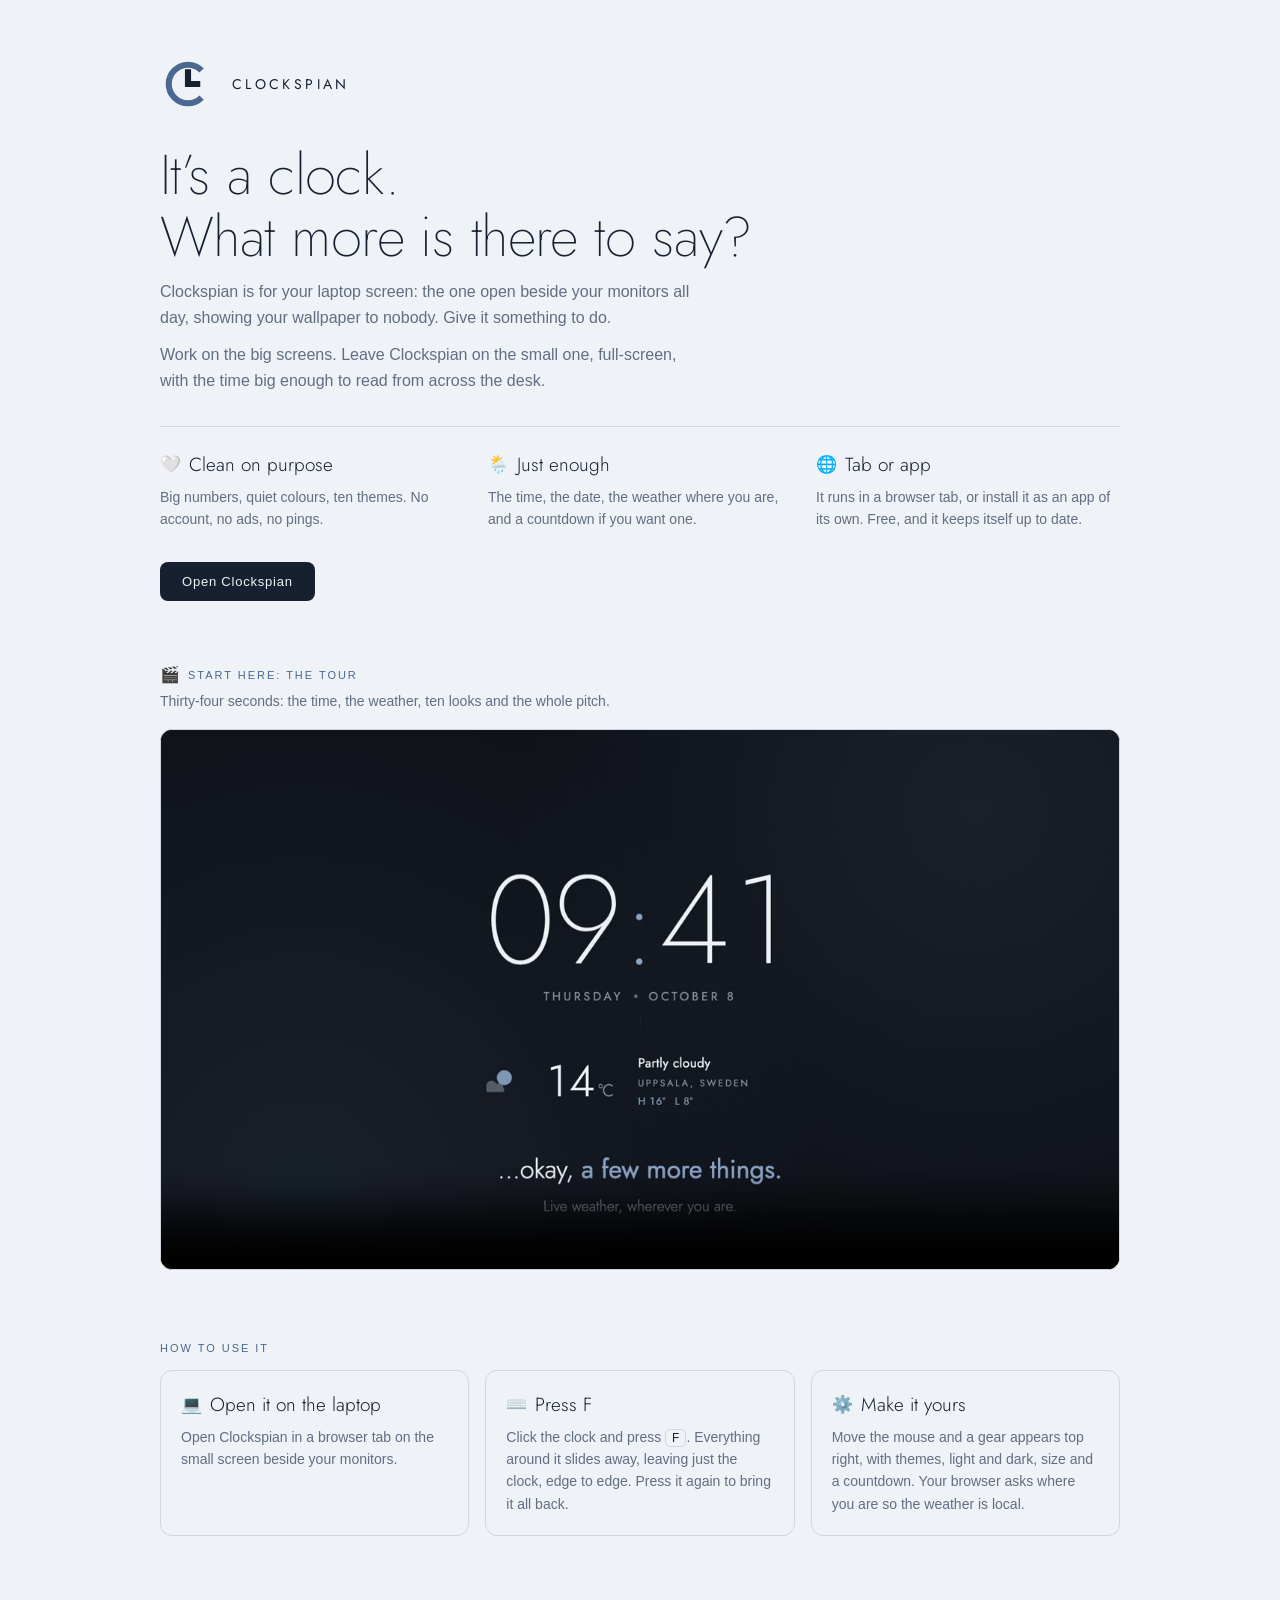
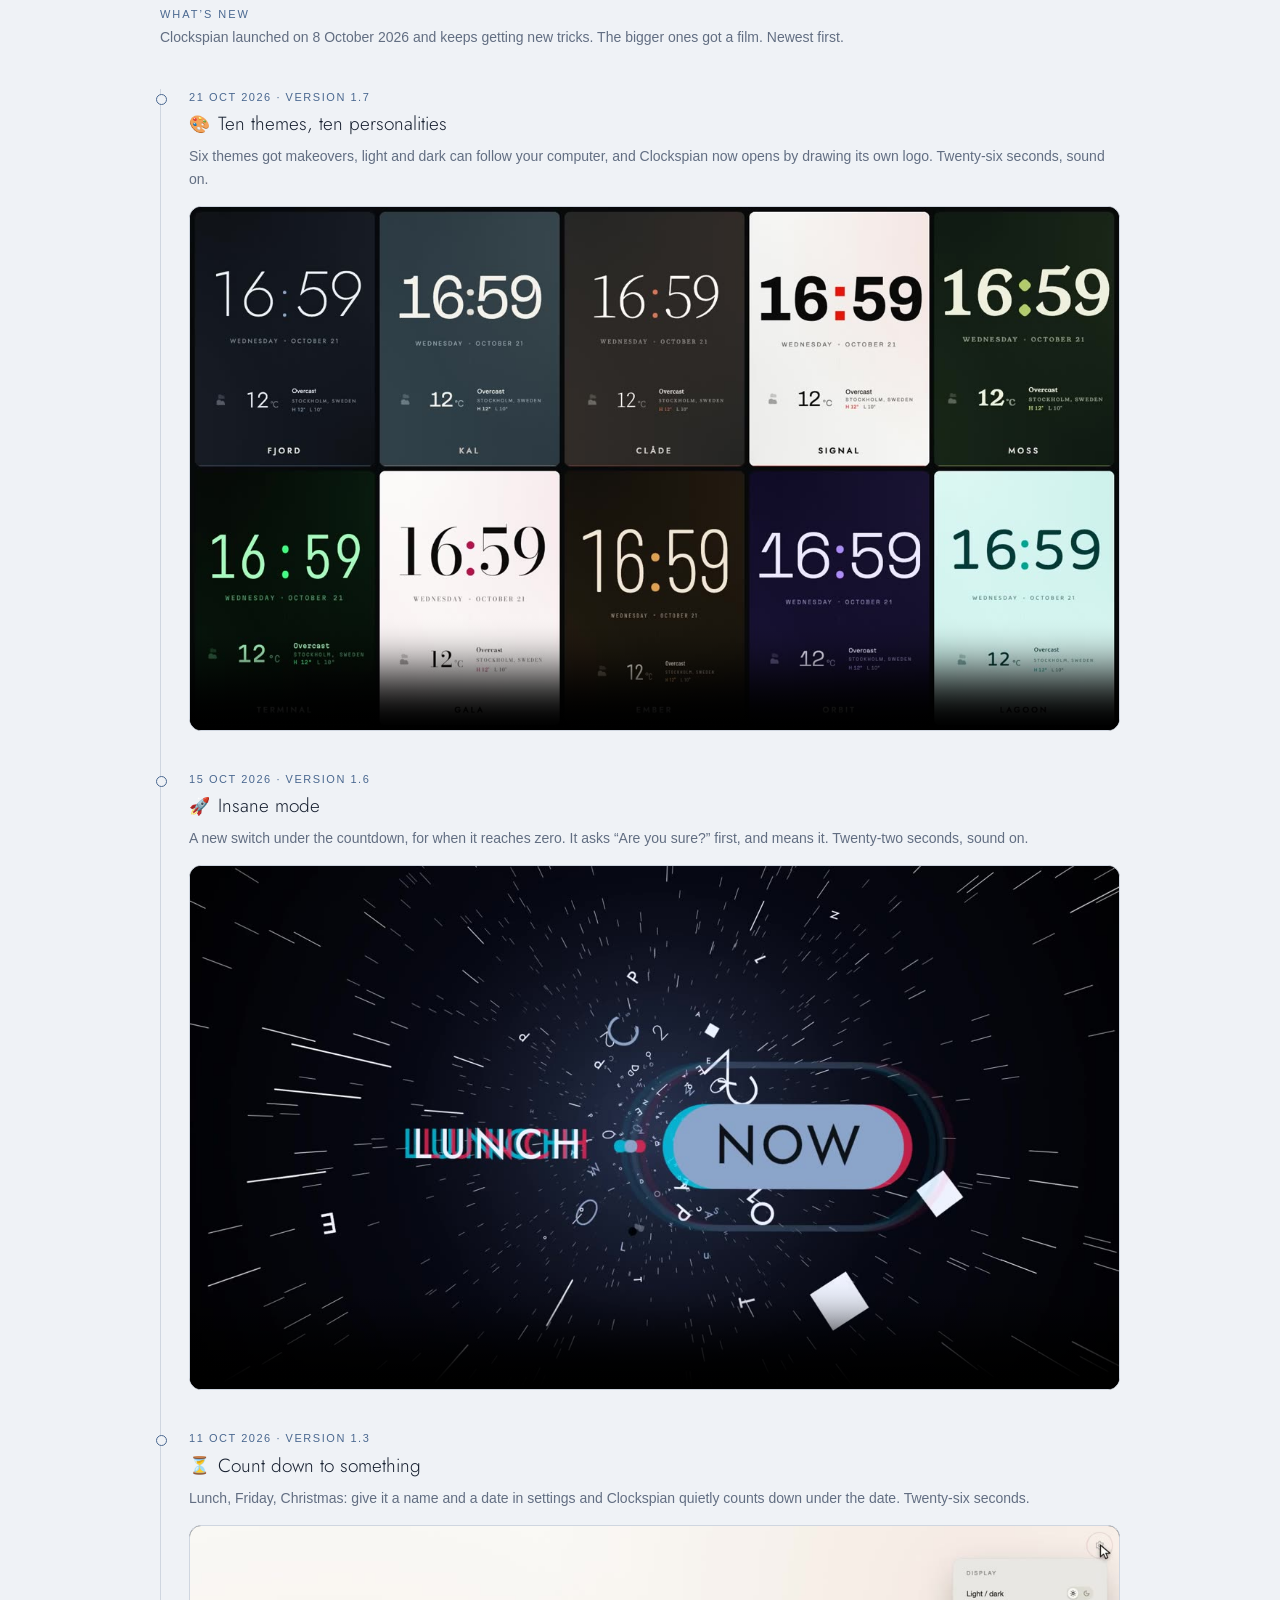
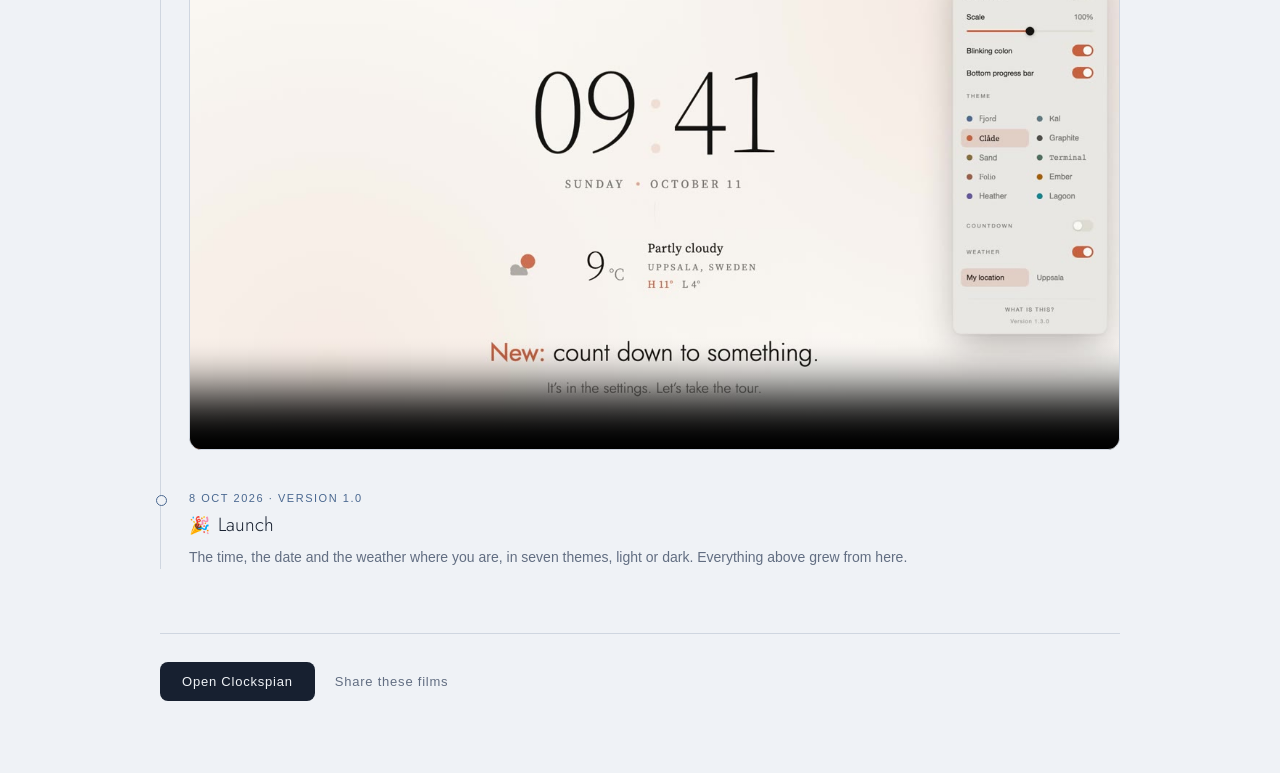
==== watch/index.html @ 2c5773f5 "Teach /watch the F key The films page still said F11 (⌃⌘F on a Mac); full screen is F everywhere now" ====
<!DOCTYPE html>
<html lang="en">
<head>
<meta charset="UTF-8">
<meta name="viewport" content="width=device-width, initial-scale=1">
<title>Clockspian - The films</title>
<meta name="description" content="A calm, full-screen clock for your spare screen. Start with the tour, then see what it has learned since launch.">
<link rel="icon" href="/favicon.svg" type="image/svg+xml">

<!-- Link previews: what iMessage, Slack, Discord and friends show when /watch is pasted.
     Crawlers need absolute URLs. -->
<meta property="og:type" content="video.other">
<meta property="og:site_name" content="Clockspian">
<meta property="og:title" content="Clockspian - It’s a clock. What more is there to say?">
<meta property="og:description" content="A calm, full-screen clock for your spare screen. Start with the tour, then see what it has learned since launch.">
<meta property="og:url" content="https://clockspian.vercel.app/watch/">
<meta property="og:image" content="https://clockspian.vercel.app/media/clockspian.jpg">
<meta property="og:image:width" content="1280">
<meta property="og:image:height" content="720">
<meta property="og:video" content="https://clockspian.vercel.app/media/clockspian.mp4">
<meta property="og:video:type" content="video/mp4">
<meta property="og:video:width" content="1920">
<meta property="og:video:height" content="1080">
<meta name="twitter:card" content="summary_large_image">

<link rel="preconnect" href="https://fonts.googleapis.com">
<link rel="preconnect" href="https://fonts.gstatic.com" crossorigin>
<link rel="stylesheet" href="https://fonts.googleapis.com/css2?family=Jost:wght@200;300;400&display=swap">
<style>
/* Fjord, the default theme, in whichever of light and dark the visitor's system asks for.
   Someone who has set Clockspian up in this browser gets their own theme and light or
   dark instead; the script at the bottom writes it over these.
   Standalone on purpose: the clock's stylesheet sizes everything for a full-screen stage. */
:root{
  color-scheme:light dark;
  --bg:#eff2f6; --line:#cfd6e0; --fg:#172030; --fg-dim:#626e82;
  --accent:#4a6890; --accent-2:#8fa3c0;
  --font-display:'Jost','Helvetica Neue',Arial,sans-serif;
  --font-stack:'Helvetica Neue',Arial,sans-serif;
  --display-weight:200;
}
@media (prefers-color-scheme: dark){
  :root{
    --bg:#0e1218; --line:#232b37; --fg:#eef1f5; --fg-dim:#8791a0;
    --accent:#8aa4c9; --accent-2:#5a6f8a;
  }
}

*{ margin:0; padding:0; box-sizing:border-box; }
body{
  background:var(--bg);
  color:var(--fg);
  font-family:var(--font-stack);
  -webkit-font-smoothing:antialiased;
}
main{
  width:min(960px, 100% - 32px);
  margin:0 auto;
  padding:56px 0 72px;
}

/* the same signature as the bottom of the settings panel */
.brand{
  display:inline-flex;
  align-items:center;
  gap:16px;
  font-family:'Jost','Helvetica Neue',Arial,sans-serif;
  font-size:14px;
  letter-spacing:0.24em;
  text-transform:uppercase;
  color:var(--fg);
  text-decoration:none;
}
.brand svg{ width:56px; height:56px; }
.brand-dial{ stroke:var(--accent); }
.brand-hands{ stroke:var(--fg); }

h1{
  margin:28px 0 12px;
  font-family:var(--font-display);
  font-size:clamp(34px, 6vw, 56px);
  font-weight:var(--display-weight);
  letter-spacing:-0.01em;
  line-height:1.1;
}
.lead{
  max-width:34em;
  font-size:16px;
  line-height:1.6;
  color:var(--fg-dim);
}

.lead + .lead{ margin-top:12px; }
.points{
  display:grid;
  grid-template-columns:repeat(3, 1fr);
  gap:24px;
  margin:32px 0 32px;
  padding-top:24px;
  border-top:1px solid var(--line);
  list-style:none;
}
.points p{
  font-size:14px;
  line-height:1.6;
  color:var(--fg-dim);
}

/* Section labels: small caps in the accent, like the film titles used to be */
section > h2{
  display:flex;
  align-items:center;
  gap:8px;
  margin-bottom:6px;
  font-size:11px;
  font-weight:400;
  letter-spacing:0.18em;
  text-transform:uppercase;
  color:var(--accent);
}
section > h2 span{ font-size:16px; letter-spacing:0; }
.film{ margin-top:64px; }
.film p, .since-lead{
  margin-bottom:16px;
  font-size:14px;
  line-height:1.6;
  color:var(--fg-dim);
}

.how, .since{ margin-top:72px; }
.steps{
  display:grid;
  grid-template-columns:repeat(3, 1fr);
  gap:16px;
  margin-top:16px;
  list-style:none;
}
.steps li{
  padding:20px;
  border:1px solid var(--line);
  border-radius:12px;
}
h3{
  display:flex;
  align-items:center;
  gap:8px;
  margin-bottom:8px;
  font-family:var(--font-display);
  font-size:19px;
  font-weight:300;
}
h3 span{ font-size:17px; }
.steps p{
  font-size:14px;
  line-height:1.6;
  color:var(--fg-dim);
}
kbd{
  padding:1px 6px;
  font-family:inherit;
  font-size:12px;
  color:var(--fg);
  border:1px solid var(--line);
  border-radius:5px;
}

/* The updates, oldest first, hung on a rail with a dot for each release */
.timeline{
  list-style:none;
  margin-top:8px;
  padding-left:28px;
  border-left:1px solid var(--line);
}
.timeline .film{
  position:relative;
  margin-top:40px;
}
.timeline .film::before{
  content:'';
  position:absolute;
  left:-33px;
  top:5px;
  width:9px;
  height:9px;
  background:var(--bg);
  border:1px solid var(--accent);
  border-radius:50%;
}
.timeline .launch p:last-child{ margin-bottom:0; }
.timeline .when{
  margin-bottom:4px;
  font-size:11px;
  letter-spacing:0.14em;
  text-transform:uppercase;
  color:var(--accent);
}
video{
  display:block;
  width:100%;
  height:auto;
  background:#000;
  border:1px solid var(--line);
  border-radius:12px;
}
/* The countdown film has a portrait cut. On a portrait phone that one shows instead;
   preload="none" means the hidden one never downloads. */
.portrait{ display:none; }
@media (orientation:portrait) and (max-width:600px){
  .landscape{ display:none; }
  .portrait{ display:block; max-height:80vh; width:auto; max-width:100%; margin:0 auto; }
}

.actions{
  display:flex;
  flex-wrap:wrap;
  align-items:center;
  gap:12px 20px;
  margin-top:64px;
  padding-top:28px;
  border-top:1px solid var(--line);
}
.open{
  display:inline-block;
  padding:12px 22px;
  font-size:13px;
  letter-spacing:0.06em;
  color:var(--bg);
  background:var(--fg);
  border-radius:8px;
  text-decoration:none;
  transition:opacity 0.2s ease;
}
.open:hover{ opacity:0.85; }
.share{
  padding:0;
  font:inherit;
  font-size:13px;
  letter-spacing:0.06em;
  color:var(--fg-dim);
  background:none;
  border:none;
  cursor:pointer;
}
.share:hover{ color:var(--fg); }
.open:focus-visible,.share:focus-visible,.brand:focus-visible{ outline:1px solid var(--fg-dim); outline-offset:3px; }

@media (max-width:720px){
  .steps, .points{ grid-template-columns:1fr; }
  .points{ gap:16px; }
}
@media (max-width:480px){
  main{ padding-top:36px; }
  .film{ margin-top:44px; }
  .how, .since{ margin-top:56px; }
  .timeline{ padding-left:18px; }
  .timeline .film::before{ left:-23px; }
}
</style>
</head>
<body>
<main>
  <a class="brand" href="/">
    <svg viewBox="0 0 64 64" fill="none" stroke-width="7" aria-hidden="true">
      <path class="brand-dial" d="M47.56 16.44A22 22 0 1 0 47.56 47.56"/>
      <path class="brand-hands" d="M32 15V32H46"/>
    </svg>
    Clockspian
  </a>

  <h1>It’s a clock.<br>What more is there to say?</h1>
  <p class="lead">Clockspian is for your laptop screen: the one open beside your monitors all day, showing your wallpaper to nobody. Give it something to do.</p>
  <p class="lead">Work on the big screens. Leave Clockspian on the small one, full-screen, with the time big enough to read from across the desk.</p>

  <ul class="points">
    <li>
      <h3><span aria-hidden="true">🤍</span>Clean on purpose</h3>
      <p>Big numbers, quiet colours, ten themes. No account, no ads, no pings.</p>
    </li>
    <li>
      <h3><span aria-hidden="true">🌦️</span>Just enough</h3>
      <p>The time, the date, the weather where you are, and a countdown if you want one.</p>
    </li>
    <li>
      <h3><span aria-hidden="true">🌐</span>Tab or app</h3>
      <p>It runs in a browser tab, or install it as an app of its own. Free, and it keeps itself up to date.</p>
    </li>
  </ul>

  <a class="open" href="/">Open Clockspian</a>

  <section class="film" id="tour">
    <h2><span aria-hidden="true">🎬</span>Start here: the tour</h2>
    <p>Thirty-four seconds: the time, the weather, ten looks and the whole pitch.</p>
    <video controls playsinline preload="none" poster="/media/clockspian.jpg" width="1920" height="1080">
      <source src="/media/clockspian.mp4" type="video/mp4">
    </video>
  </section>

  <section class="how">
    <h2>How to use it</h2>
    <ol class="steps">
      <li>
        <h3><span aria-hidden="true">💻</span>Open it on the laptop</h3>
        <p>Open Clockspian in a browser tab on the small screen beside your monitors.</p>
      </li>
      <li>
        <h3><span aria-hidden="true">⌨️</span>Press F</h3>
        <p>Click the clock and press <kbd>F</kbd>. Everything around it slides away, leaving just the clock, edge to edge. Press it again to bring it all back.</p>
      </li>
      <li>
        <h3><span aria-hidden="true">⚙️</span>Make it yours</h3>
        <p>Move the mouse and a gear appears top right, with themes, light and dark, size and a countdown. Your browser asks where you are so the weather is local.</p>
      </li>
    </ol>
  </section>

  <section class="since">
    <h2>What’s new</h2>
    <p class="since-lead">Clockspian launched on 8 October 2026 and keeps getting new tricks. The bigger ones got a film. Newest first.</p>

    <ol class="timeline">
      <li class="film" id="themes">
        <p class="when"><time datetime="2026-10-21">21 Oct 2026</time> · Version 1.7</p>
        <h3><span aria-hidden="true">🎨</span>Ten themes, ten personalities</h3>
        <p>Six themes got makeovers, light and dark can follow your computer, and Clockspian now opens by drawing its own logo. Twenty-six seconds, sound on.</p>
        <video controls playsinline preload="none" poster="/media/clockspian-1.7.jpg" width="1920" height="1080">
          <source src="/media/clockspian-1.7.mp4" type="video/mp4">
        </video>
      </li>

      <li class="film" id="insane">
        <p class="when"><time datetime="2026-10-15">15 Oct 2026</time> · Version 1.6</p>
        <h3><span aria-hidden="true">🚀</span>Insane mode</h3>
        <p>A new switch under the countdown, for when it reaches zero. It asks “Are you sure?” first, and means it. Twenty-two seconds, sound on.</p>
        <video controls playsinline preload="none" poster="/media/insane.jpg" width="1920" height="1080">
          <source src="/media/insane.mp4" type="video/mp4">
        </video>
      </li>

      <li class="film" id="countdown">
        <p class="when"><time datetime="2026-10-11">11 Oct 2026</time> · Version 1.3</p>
        <h3><span aria-hidden="true">⏳</span>Count down to something</h3>
        <p>Lunch, Friday, Christmas: give it a name and a date in settings and Clockspian quietly counts down under the date. Twenty-six seconds.</p>
        <video class="landscape" controls playsinline preload="none" poster="/media/countdown.jpg" width="1920" height="1080">
          <source src="/media/countdown.mp4" type="video/mp4">
        </video>
        <video class="portrait" controls playsinline preload="none" poster="/media/countdown-vertical.jpg" width="1080" height="1920">
          <source src="/media/countdown-vertical.mp4" type="video/mp4">
        </video>
      </li>

      <li class="film launch">
        <p class="when"><time datetime="2026-10-08">8 Oct 2026</time> · Version 1.0</p>
        <h3><span aria-hidden="true">🎉</span>Launch</h3>
        <p>The time, the date and the weather where you are, in seven themes, light or dark. Everything above grew from here.</p>
      </li>
    </ol>
  </section>

  <div class="actions">
    <a class="open" href="/">Open Clockspian</a>
    <button class="share" id="share" type="button">Share these films</button>
  </div>
</main>

<script type="module">
  // Dressed in the visitor's own Clockspian, if this browser has one: the theme's palette
  // in their light or dark, and its typefaces for the headings and text. The signature
  // stays in Jost, as it does in the clock. A first visit, most often a shared link, has
  // nothing saved and keeps Fjord and the system's light or dark.
  import { THEMES } from '/js/themes.js';

  let saved = null;
  try {
    saved = JSON.parse(localStorage.getItem('clockspian.settings'));
  } catch {
    // No storage, or nothing readable in it: Fjord it is.
  }
  const theme = saved && THEMES.find((t) => t.id === saved.theme);
  if (theme) {
    const root = document.documentElement;
    const systemDark = matchMedia('(prefers-color-scheme: dark)');
    const dress = () => {
      const mode = saved.mode === 'light' || saved.mode === 'dark' ? saved.mode : systemDark.matches ? 'dark' : 'light';
      Object.entries(theme.palettes[mode]).forEach(([name, value]) => root.style.setProperty(name, value));
      root.style.colorScheme = mode;
    };
    dress();
    if (saved.mode !== 'light' && saved.mode !== 'dark') systemDark.addEventListener('change', dress);

    if (theme.font.url) {
      const link = document.createElement('link');
      link.rel = 'stylesheet';
      link.href = theme.font.url;
      document.head.appendChild(link);
    }
    root.style.setProperty('--font-display', theme.font.display || theme.font.stack);
    root.style.setProperty('--font-stack', theme.font.stack);
    root.style.setProperty('--display-weight', theme.timeWeight || '200');
  }
</script>

<script>
  // The phone's own share sheet where there is one; otherwise the link goes on the clipboard.
  const share = document.getElementById('share');
  const url = 'https://clockspian.vercel.app/watch/';
  share.addEventListener('click', async () => {
    if (navigator.share) {
      try {
        await navigator.share({ title: 'Clockspian', text: 'It’s a clock. What more is there to say?', url });
      } catch {
        // Dismissing the sheet counts as an error. It isn't one.
      }
      return;
    }
    try {
      await navigator.clipboard.writeText(url);
      share.textContent = 'Link copied';
    } catch {
      share.textContent = url;
    }
    setTimeout(() => { share.textContent = 'Share these films'; }, 2400);
  });
</script>
</body>
</html>
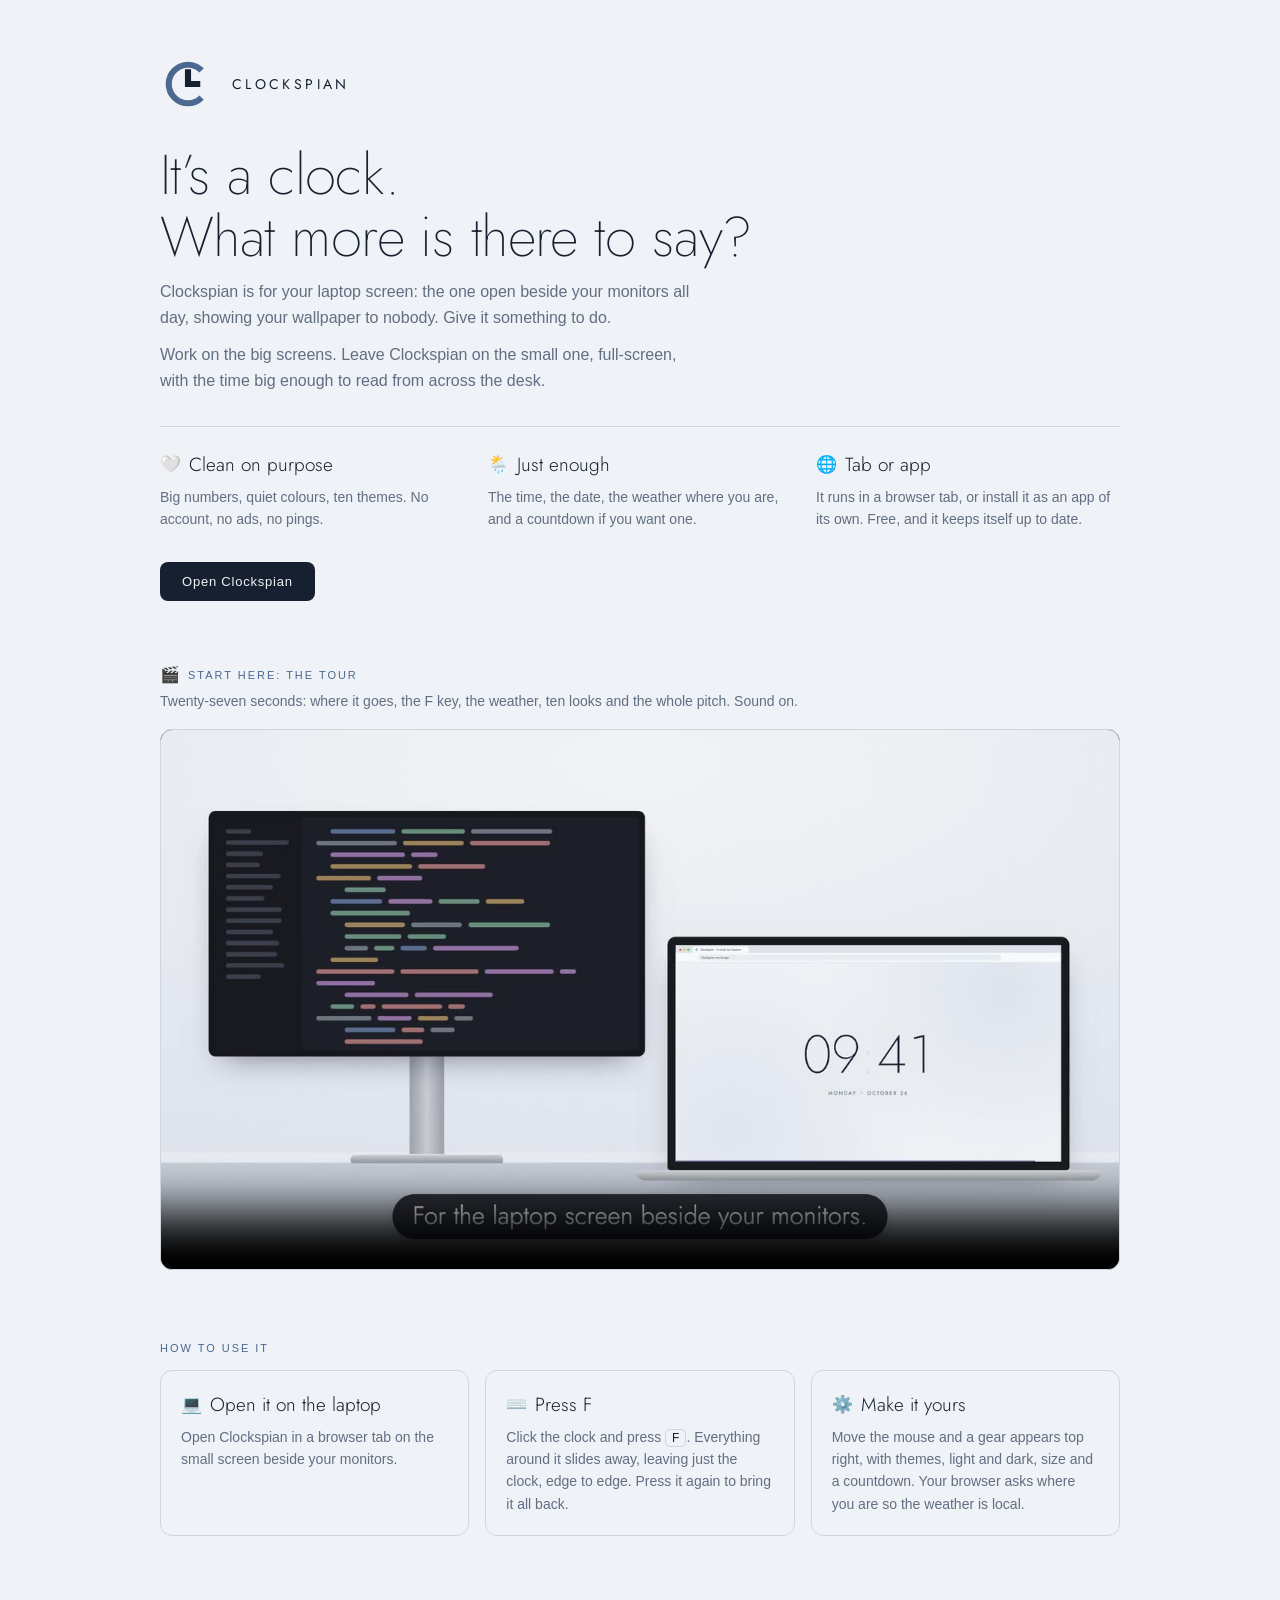
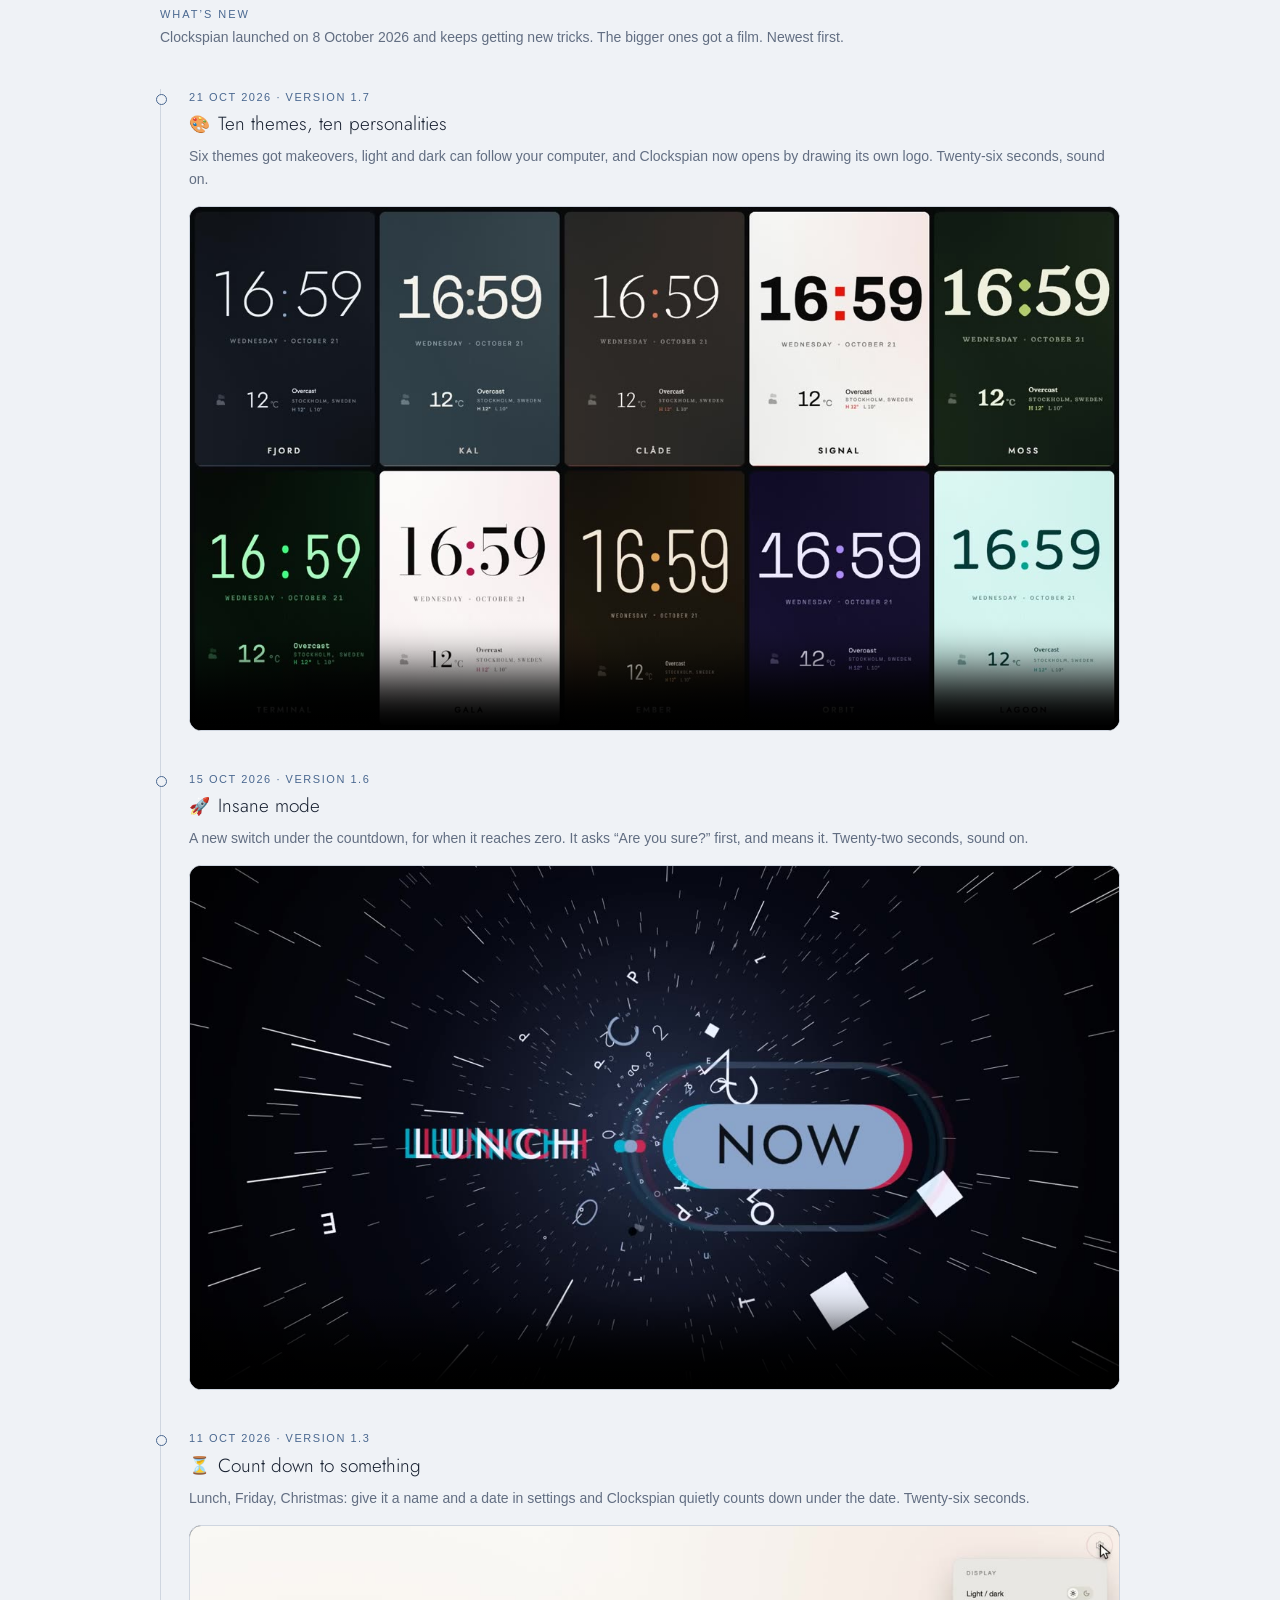
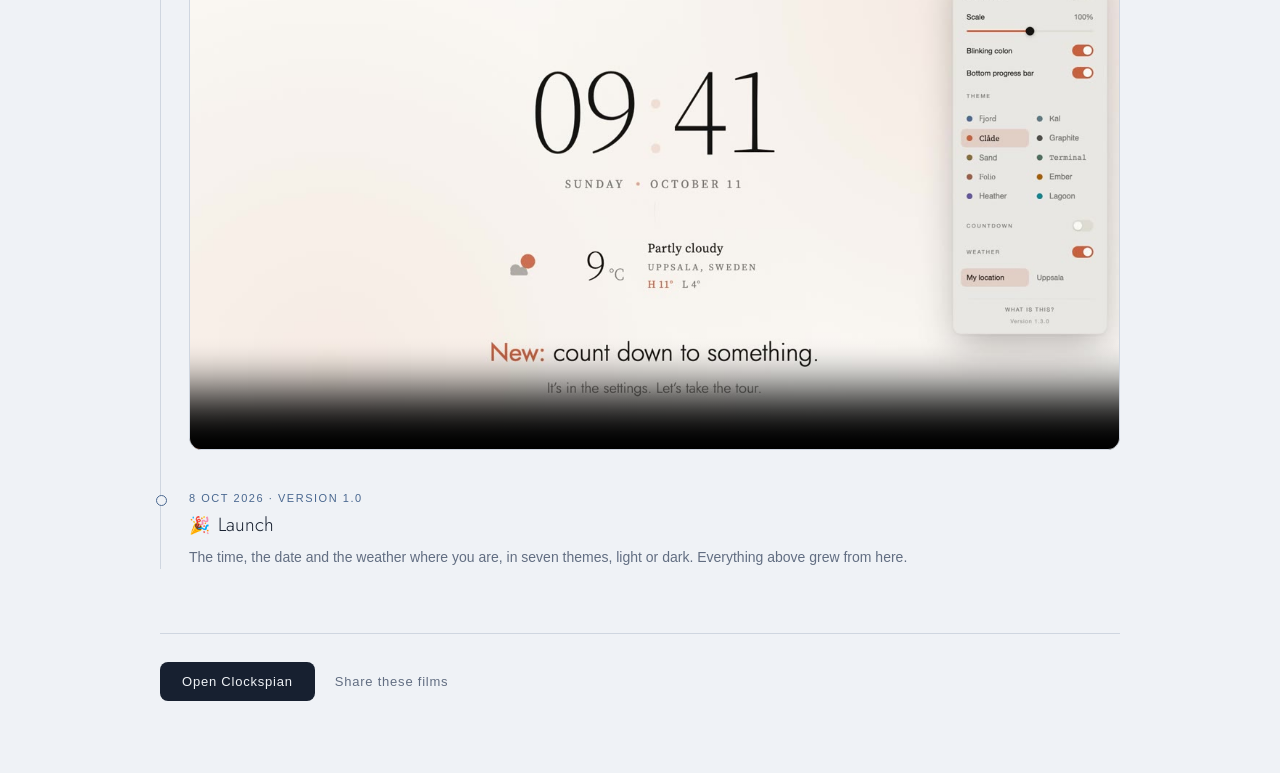
==== commit 51fdf6ba: "Retell the tour for 1.8 The old tour still showed the pre-1.7 themes, and nothing of the opening, th" ====
--- a/watch/index.html
+++ b/watch/index.html
@@ -290,7 +290,7 @@
 
   <section class="film" id="tour">
     <h2><span aria-hidden="true">🎬</span>Start here: the tour</h2>
-    <p>Thirty-four seconds: the time, the weather, ten looks and the whole pitch.</p>
+    <p>Twenty-seven seconds: where it goes, the F key, the weather, ten looks and the whole pitch. Sound on.</p>
     <video controls playsinline preload="none" poster="/media/clockspian.jpg" width="1920" height="1080">
       <source src="/media/clockspian.mp4" type="video/mp4">
     </video>
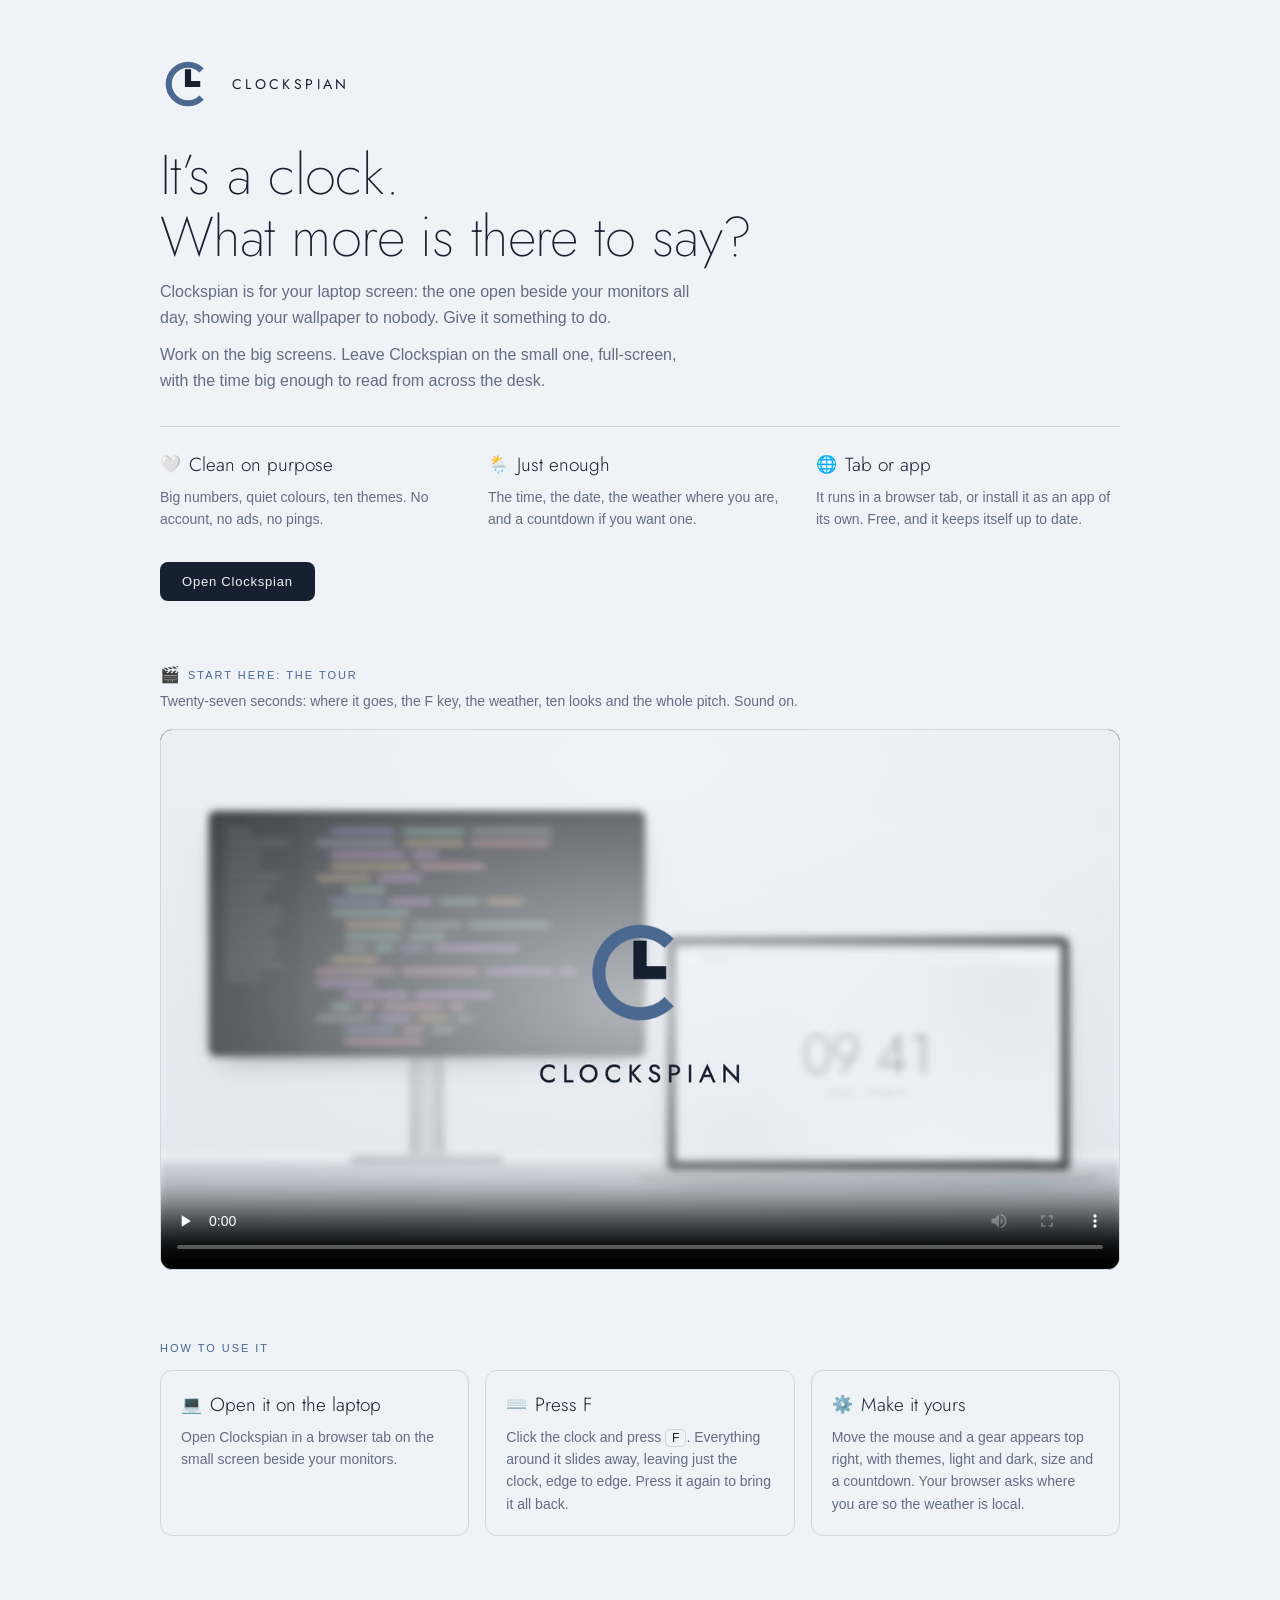
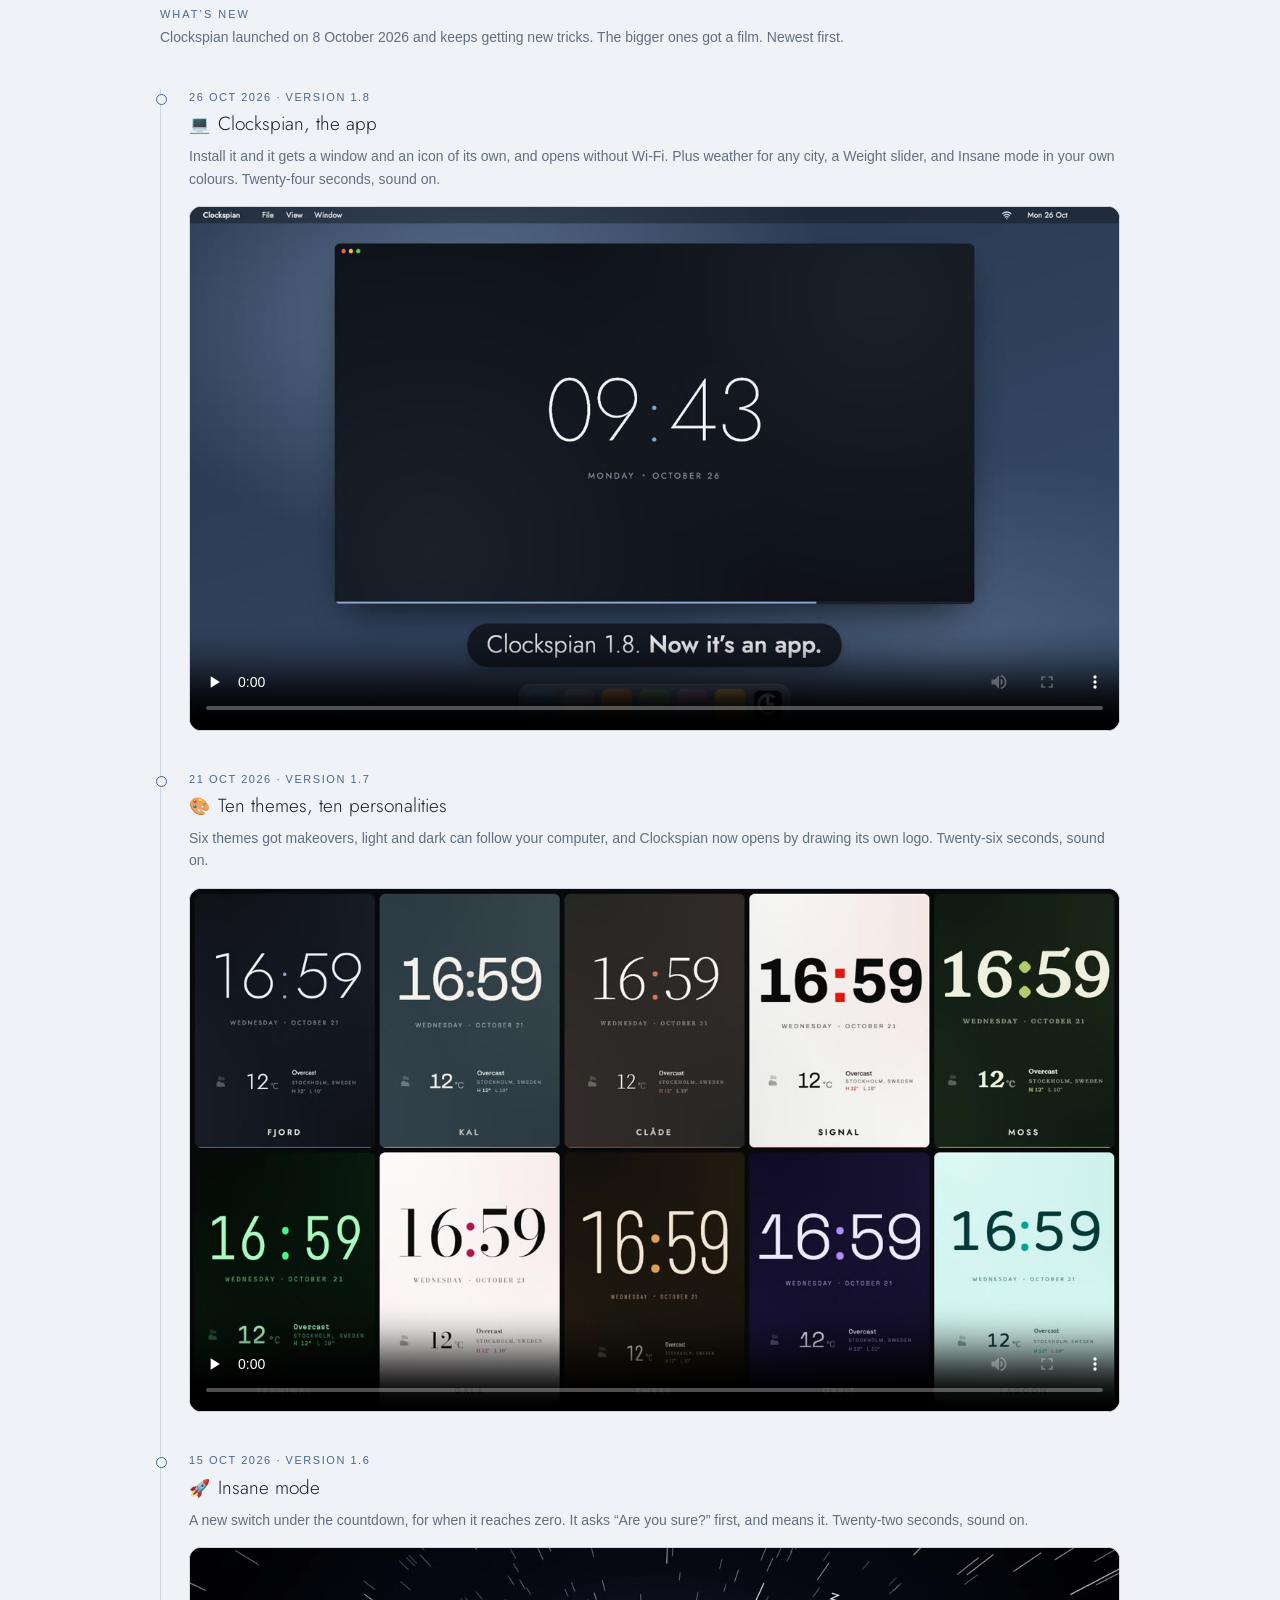
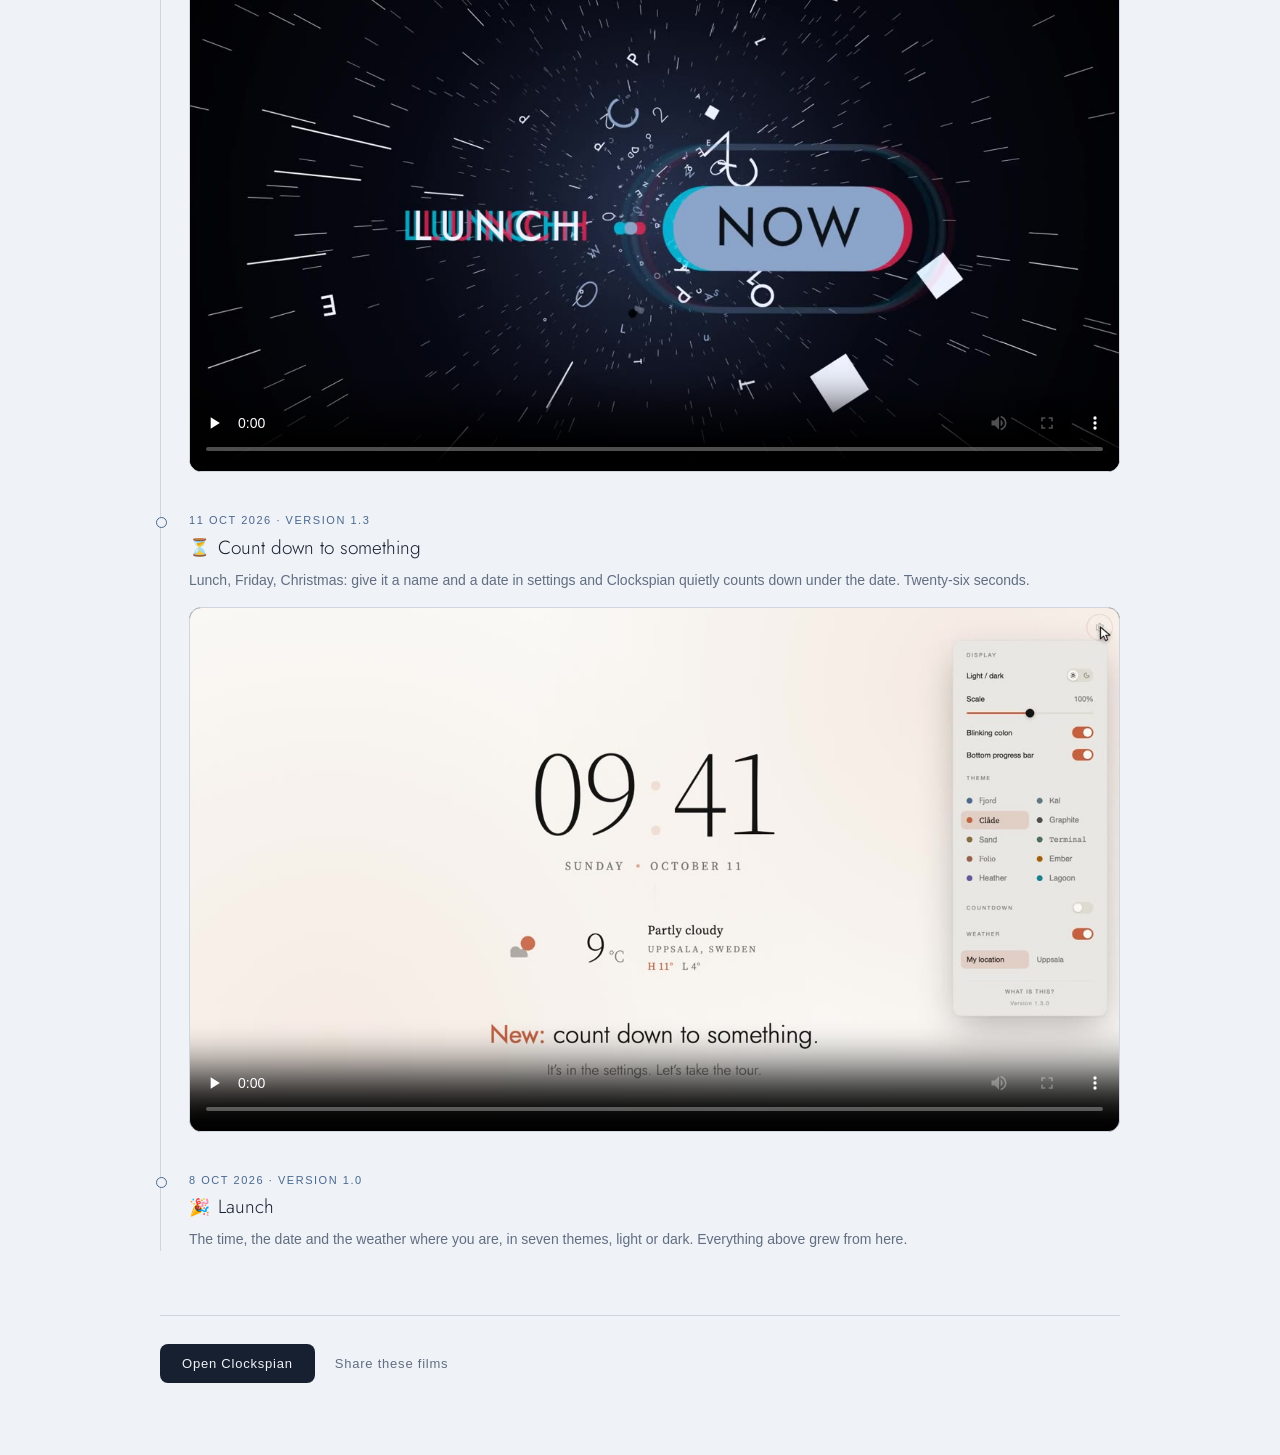
==== commit 82b4105a: "Add the 1.8 film to /watch and to What's new Twenty-four seconds on what 1.8 brought, made like the " ====
--- a/watch/index.html
+++ b/watch/index.html
@@ -319,6 +319,15 @@
     <p class="since-lead">Clockspian launched on 8 October 2026 and keeps getting new tricks. The bigger ones got a film. Newest first.</p>
 
     <ol class="timeline">
+      <li class="film" id="app">
+        <p class="when"><time datetime="2026-10-26">26 Oct 2026</time> · Version 1.8</p>
+        <h3><span aria-hidden="true">💻</span>Clockspian, the app</h3>
+        <p>Install it and it gets a window and an icon of its own, and opens without Wi-Fi. Plus weather for any city, a Weight slider, and Insane mode in your own colours. Twenty-four seconds, sound on.</p>
+        <video controls playsinline preload="none" poster="/media/clockspian-1.8.jpg" width="1920" height="1080">
+          <source src="/media/clockspian-1.8.mp4" type="video/mp4">
+        </video>
+      </li>
+
       <li class="film" id="themes">
         <p class="when"><time datetime="2026-10-21">21 Oct 2026</time> · Version 1.7</p>
         <h3><span aria-hidden="true">🎨</span>Ten themes, ten personalities</h3>
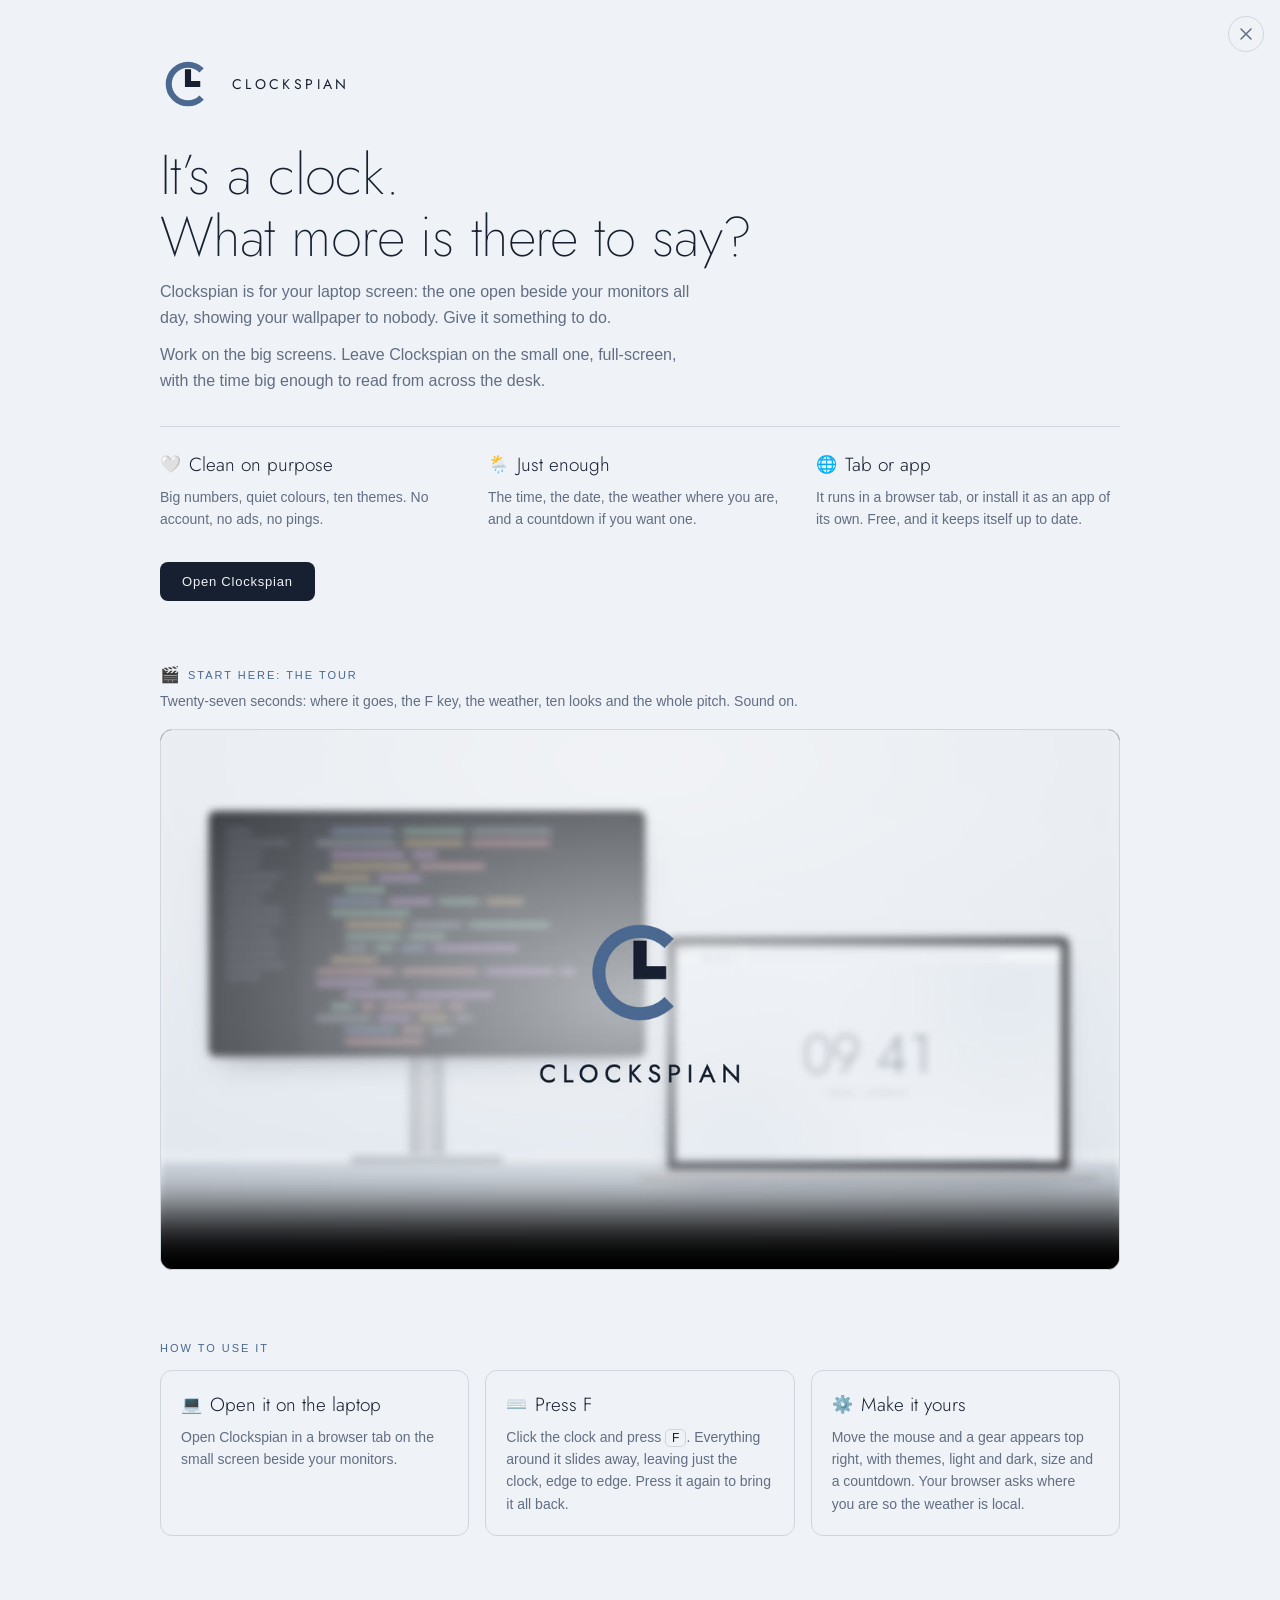
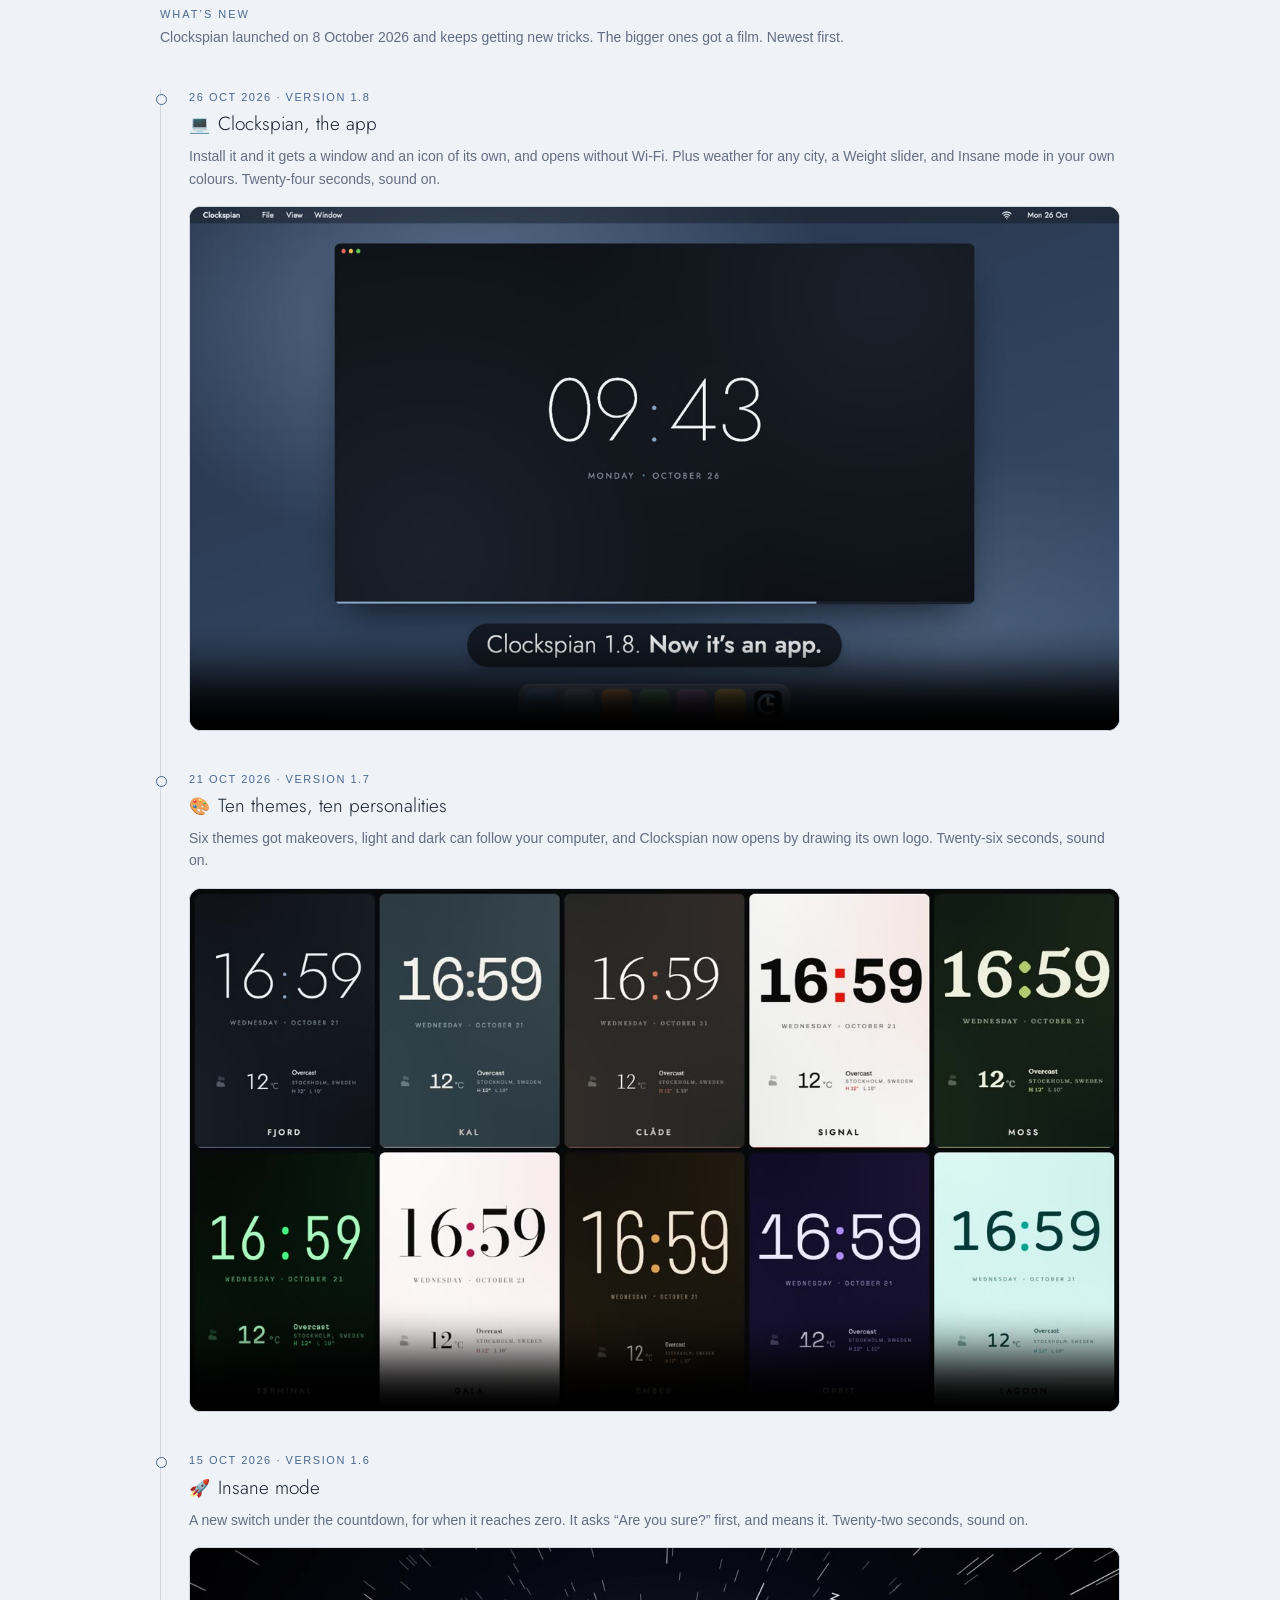
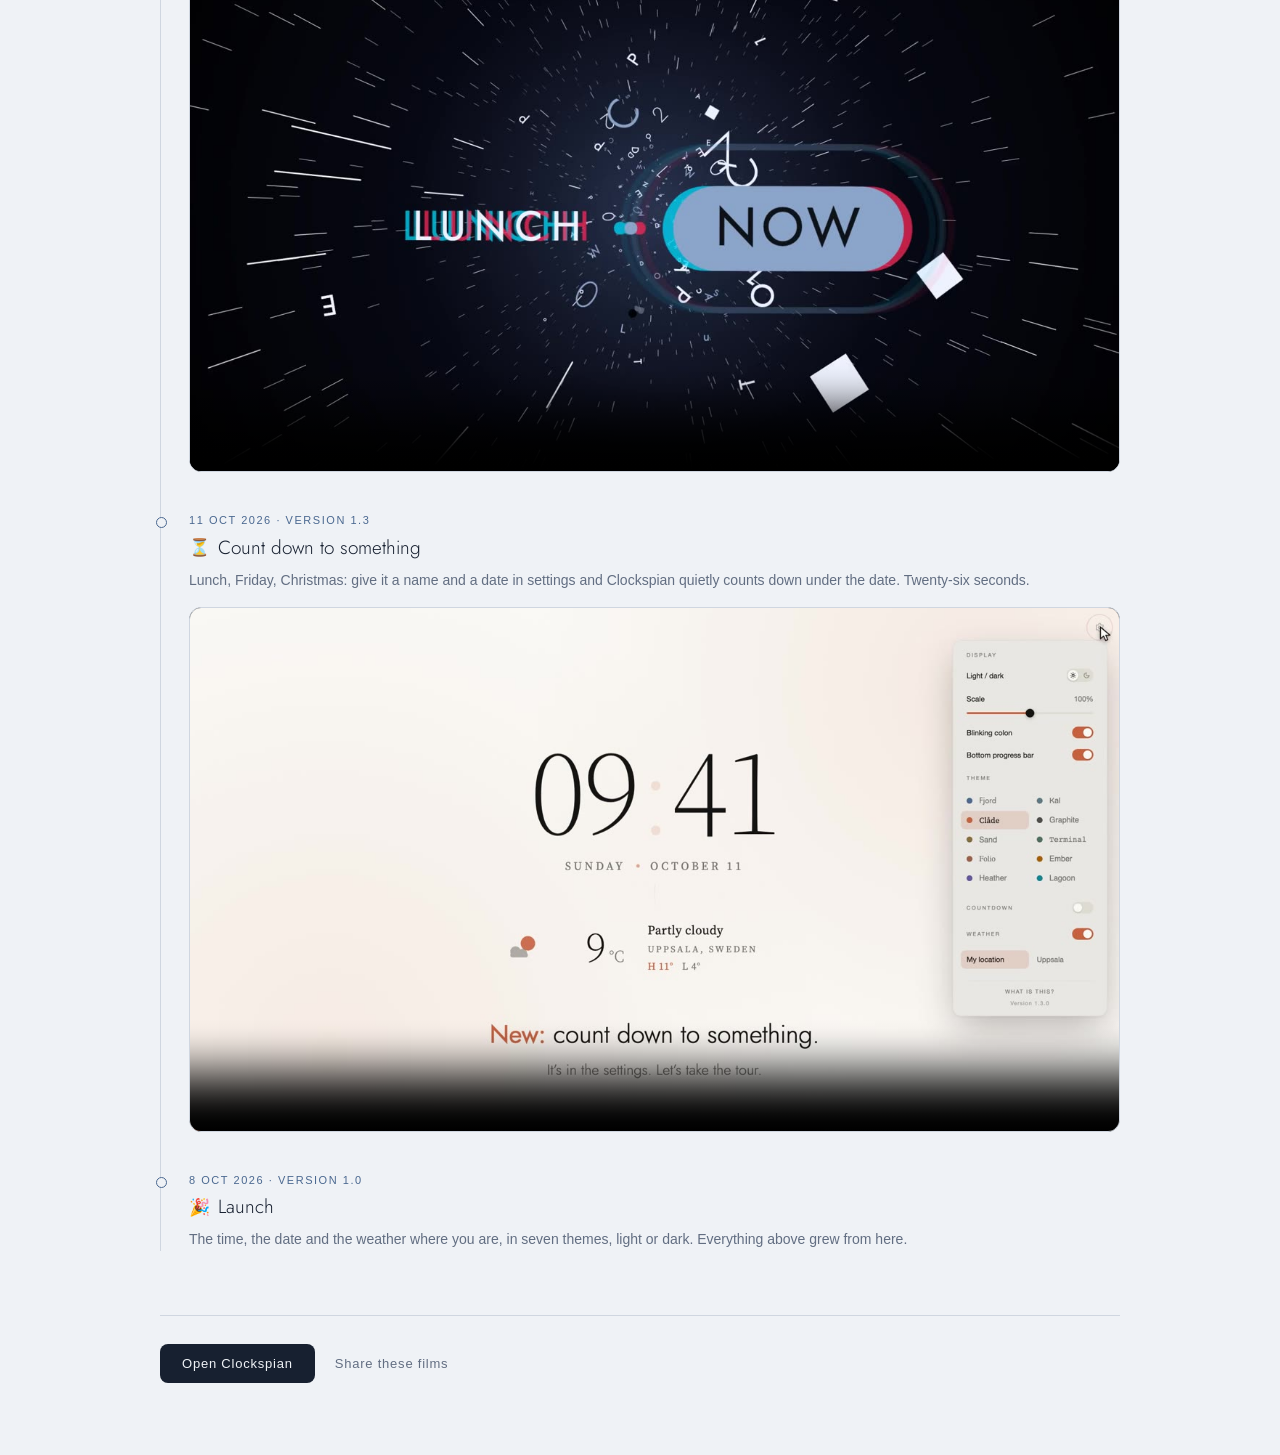
==== commit 85ae30b3: "Give /watch a way back to the clock: × and Esc Co-Authored-By: Claude Opus 5.5 <noreply@anthropic.co" ====
--- a/watch/index.html
+++ b/watch/index.html
@@ -244,6 +244,56 @@
 .share:hover{ color:var(--fg); }
 .open:focus-visible,.share:focus-visible,.brand:focus-visible{ outline:1px solid var(--fg-dim); outline-offset:3px; }
 
+/* The way back to the clock, pinned top right as the page scrolls; see the script below
+   for where it goes. */
+.close{
+  position:fixed;
+  top:16px; right:16px;
+  z-index:2;
+  display:flex;
+  align-items:center;
+  justify-content:center;
+  width:36px; height:36px;
+  padding:0;
+  color:var(--fg-dim);
+  background:color-mix(in srgb, var(--bg) 85%, transparent);
+  border:1px solid var(--line);
+  border-radius:50%;
+  cursor:pointer;
+  -webkit-backdrop-filter:blur(8px);
+  backdrop-filter:blur(8px);
+  transition:color 0.2s ease;
+}
+.close svg{ width:14px; height:14px; }
+.close:hover{ color:var(--fg); }
+.close:focus-visible{ outline:1px solid var(--fg-dim); outline-offset:3px; }
+
+/* Installed with the title bar hidden, as in the clock: the top row drags the window, and
+   the close button moves up into it, clear of the window's own buttons. */
+.titlebar{ display:none; }
+@media (display-mode: window-controls-overlay){
+  .titlebar{
+    display:block;
+    position:fixed;
+    left:env(titlebar-area-x, 0);
+    top:env(titlebar-area-y, 0);
+    width:env(titlebar-area-width, 100%);
+    height:env(titlebar-area-height, 0px);
+    z-index:1;
+    background:var(--bg);
+    app-region:drag;
+    -webkit-app-region:drag;
+  }
+  .close{
+    top:calc((env(titlebar-area-height, 0px) - 28px) / 2);
+    right:calc(100vw - env(titlebar-area-x, 0px) - env(titlebar-area-width, 100vw) + 12px);
+    width:28px; height:28px;
+    app-region:no-drag;
+    -webkit-app-region:no-drag;
+  }
+  main{ padding-top:calc(56px + env(titlebar-area-height, 0px)); }
+}
+
 @media (max-width:720px){
   .steps, .points{ grid-template-columns:1fr; }
   .points{ gap:16px; }
@@ -258,6 +308,12 @@
 </style>
 </head>
 <body>
+<div class="titlebar" aria-hidden="true"></div>
+<button class="close" id="close" type="button" aria-label="Back to the clock" title="Back to the clock">
+  <svg viewBox="0 0 14 14" fill="none" stroke="currentColor" stroke-width="1.5" stroke-linecap="round" aria-hidden="true">
+    <path d="M2 2l10 10M12 2L2 12"/>
+  </svg>
+</button>
 <main>
   <a class="brand" href="/">
     <svg viewBox="0 0 64 64" fill="none" stroke-width="7" aria-hidden="true">
@@ -410,6 +466,26 @@
 </script>
 
 <script>
+  // Back to the clock. The clock opens this page in a tab or window of its own, with no
+  // history to step back through, so that one is closed and the clock is right behind it.
+  // Reached from the clock in the same tab, it steps back, so the clock keeps its state.
+  // Anywhere else — a shared link — it opens the clock here. Esc does the same.
+  const fromClock = document.referrer && new URL(document.referrer).origin === location.origin;
+  function backToClock() {
+    if (fromClock && history.length > 1) {
+      history.back();
+      return;
+    }
+    if (fromClock) window.close();
+    // Still here: the window wasn't ours to close.
+    setTimeout(() => { location.href = '/'; }, 100);
+  }
+  document.getElementById('close').addEventListener('click', backToClock);
+  addEventListener('keydown', (event) => {
+    // not the Esc that takes a film out of full screen
+    if (event.key === 'Escape' && !event.defaultPrevented && !document.fullscreenElement) backToClock();
+  });
+
   // The phone's own share sheet where there is one; otherwise the link goes on the clipboard.
   const share = document.getElementById('share');
   const url = 'https://clockspian.vercel.app/watch/';
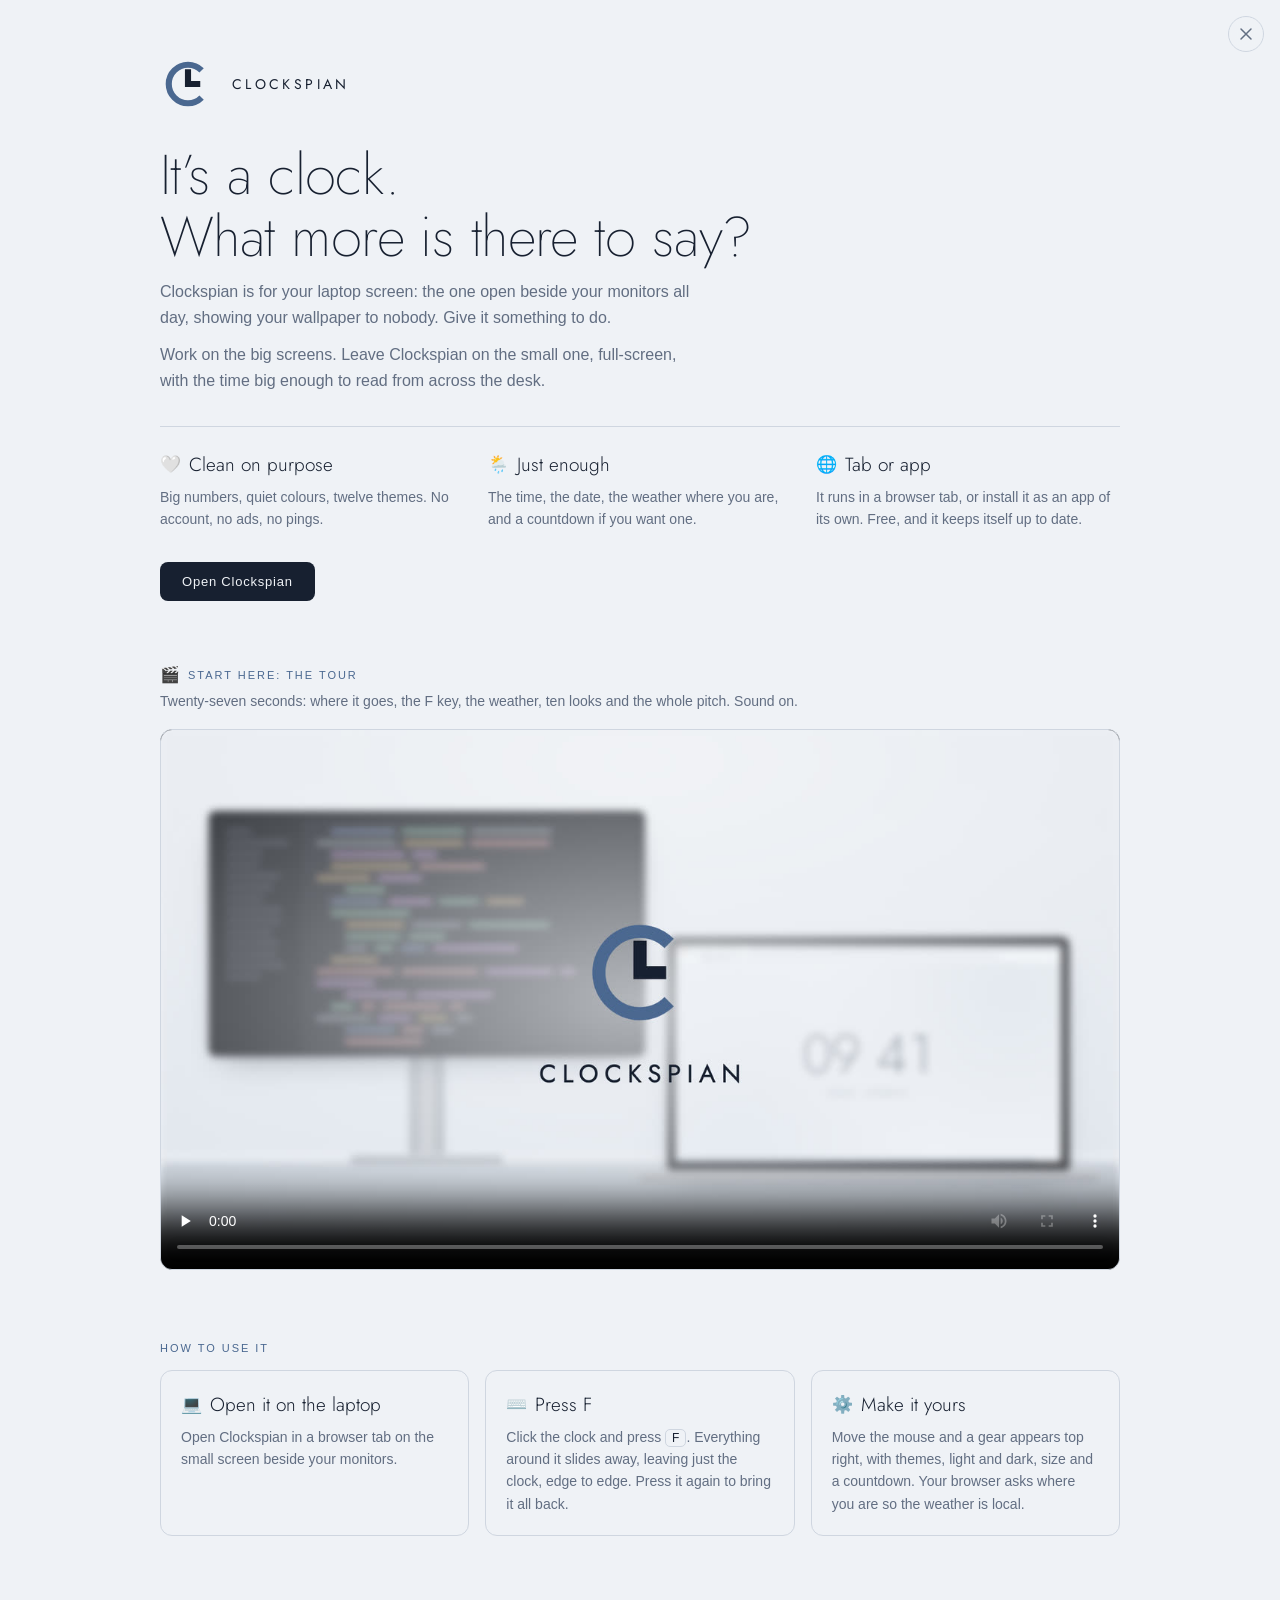
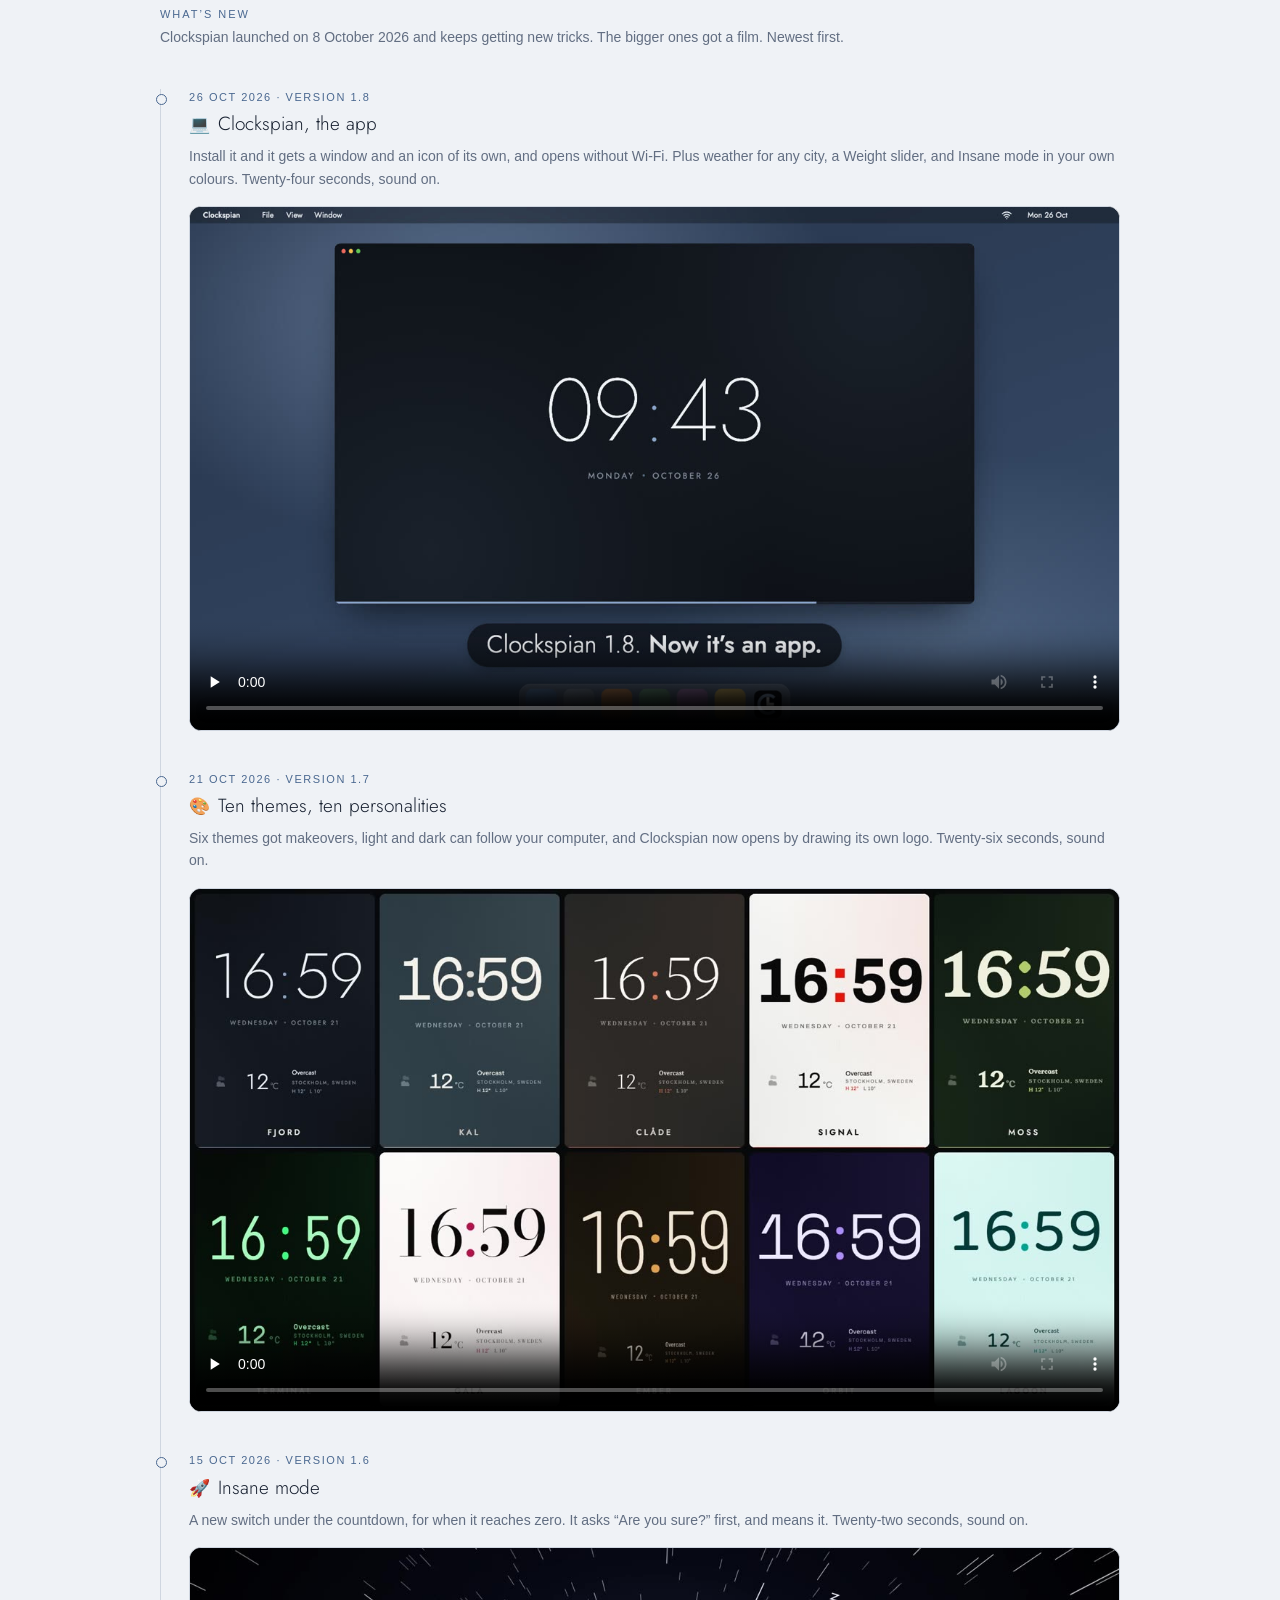
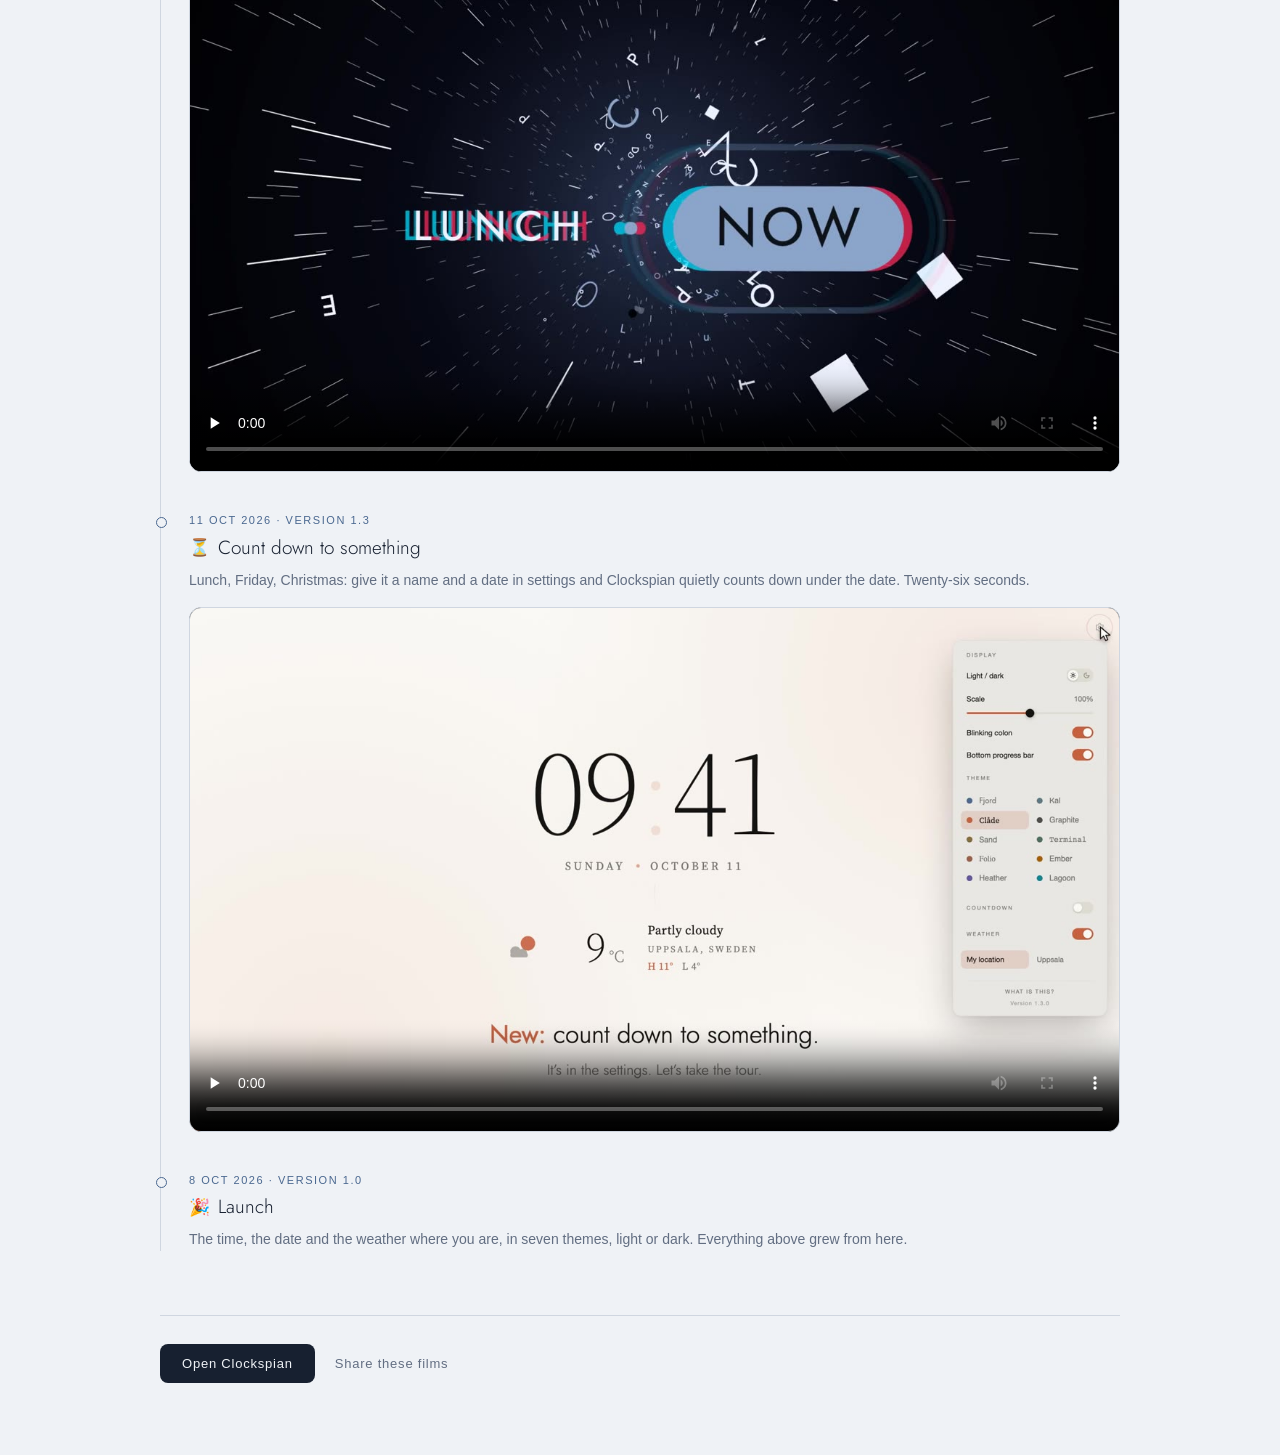
==== commit 354d3d09: "Release 1.8.1 Co-Authored-By: Claude Opus 5.5 <noreply@anthropic.com>" ====
--- a/watch/index.html
+++ b/watch/index.html
@@ -330,7 +330,7 @@
   <ul class="points">
     <li>
       <h3><span aria-hidden="true">🤍</span>Clean on purpose</h3>
-      <p>Big numbers, quiet colours, ten themes. No account, no ads, no pings.</p>
+      <p>Big numbers, quiet colours, twelve themes. No account, no ads, no pings.</p>
     </li>
     <li>
       <h3><span aria-hidden="true">🌦️</span>Just enough</h3>
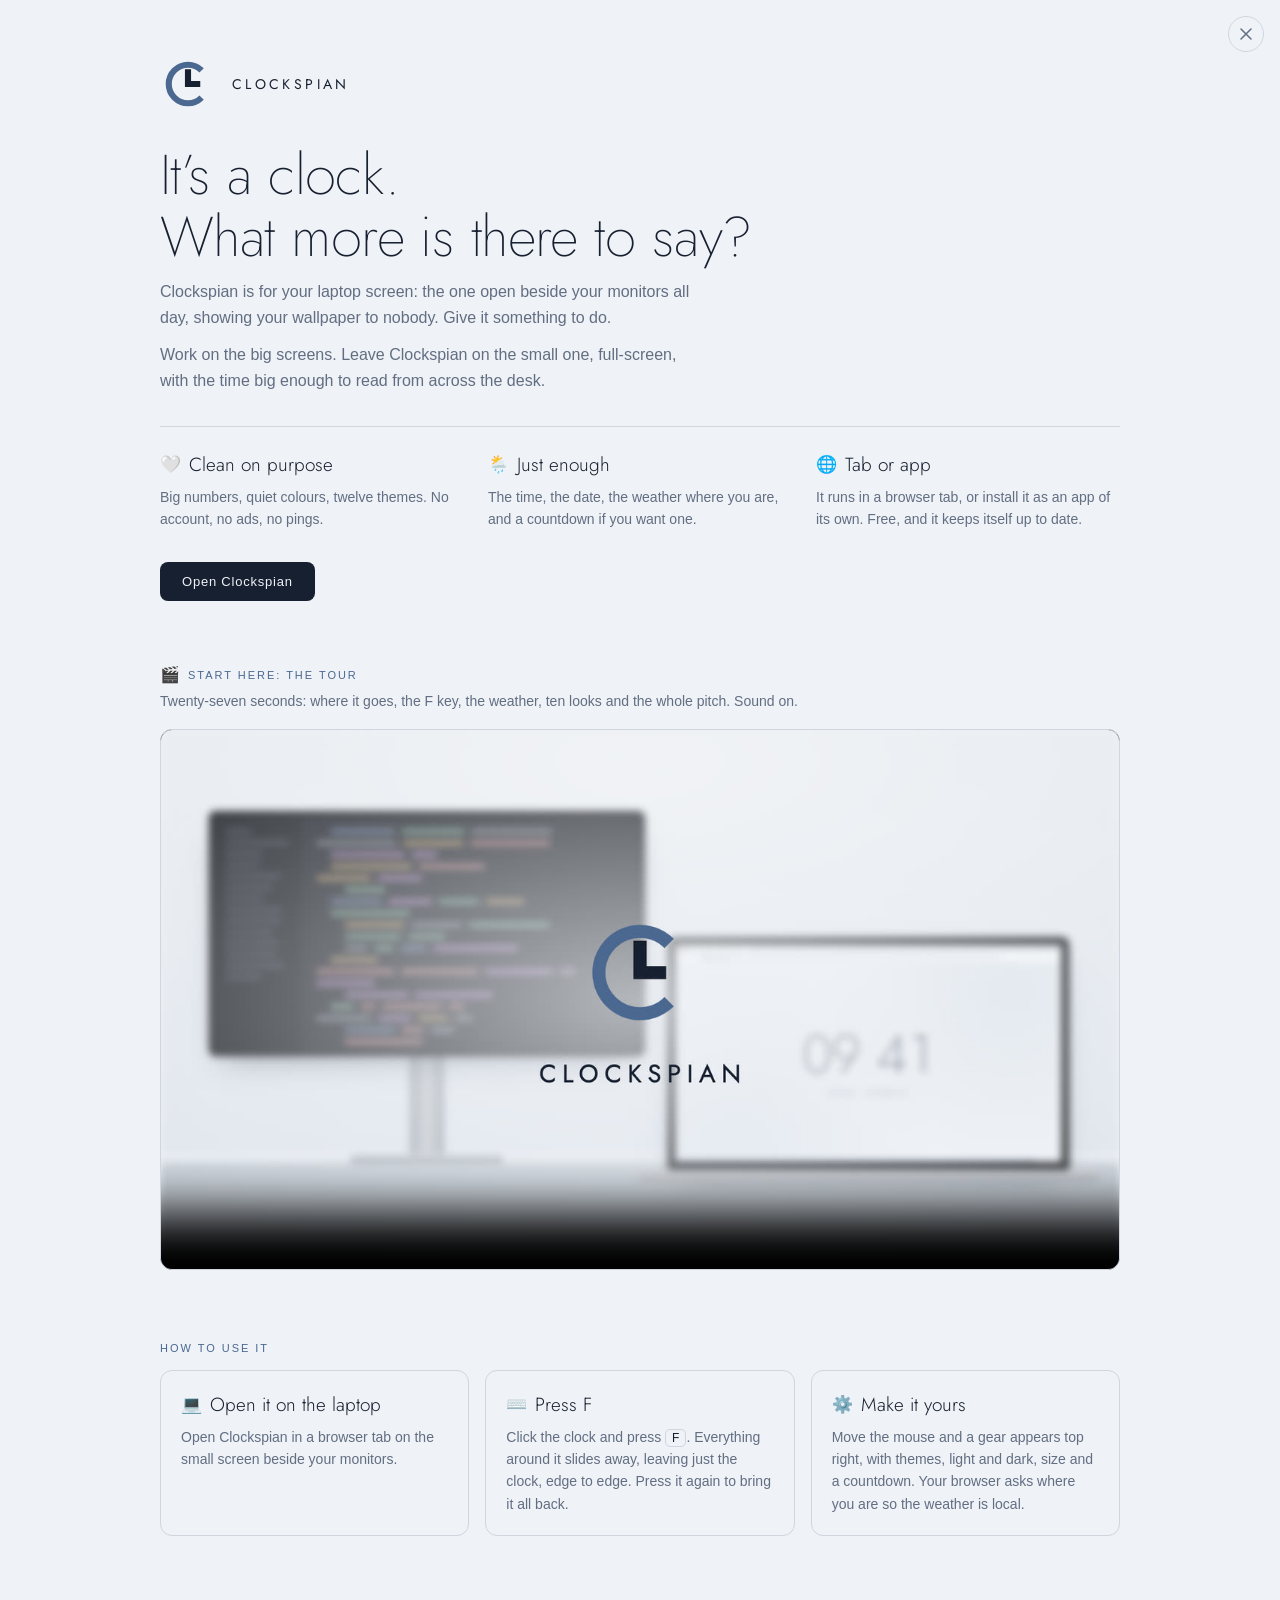
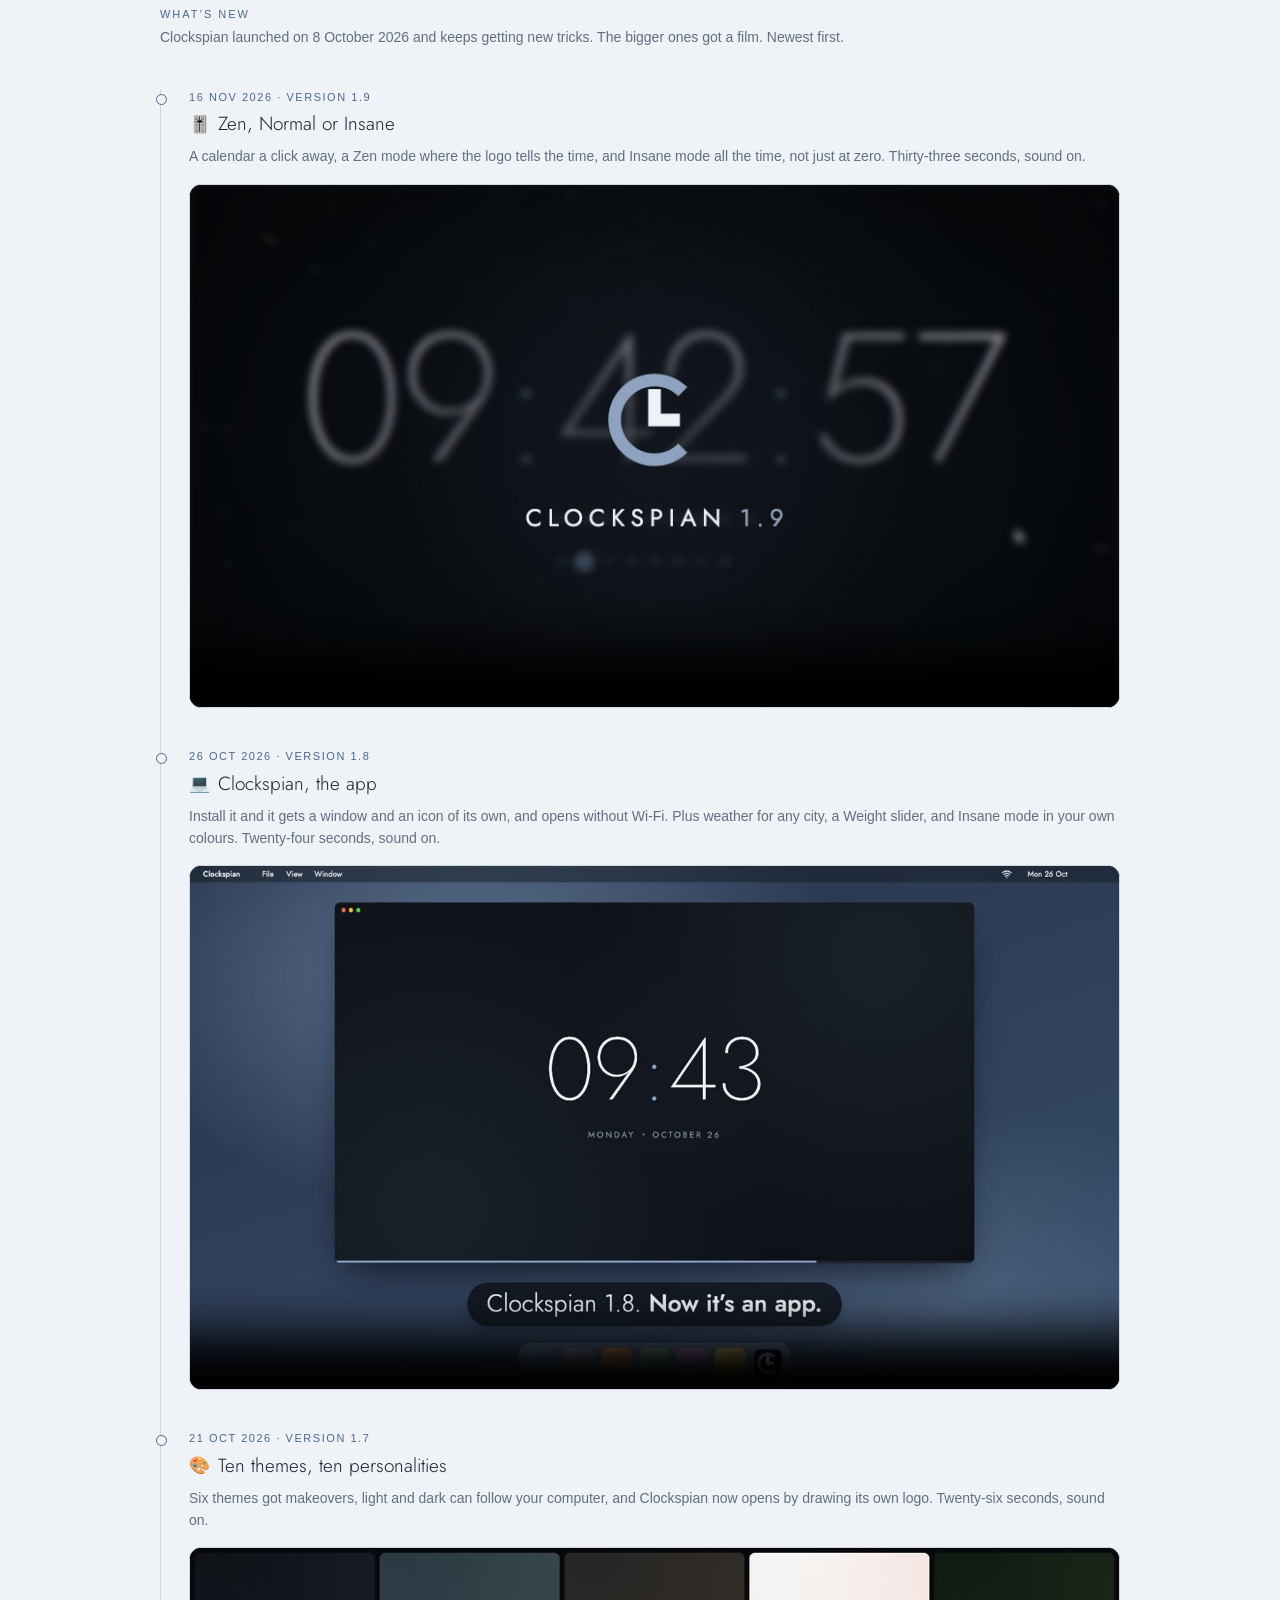
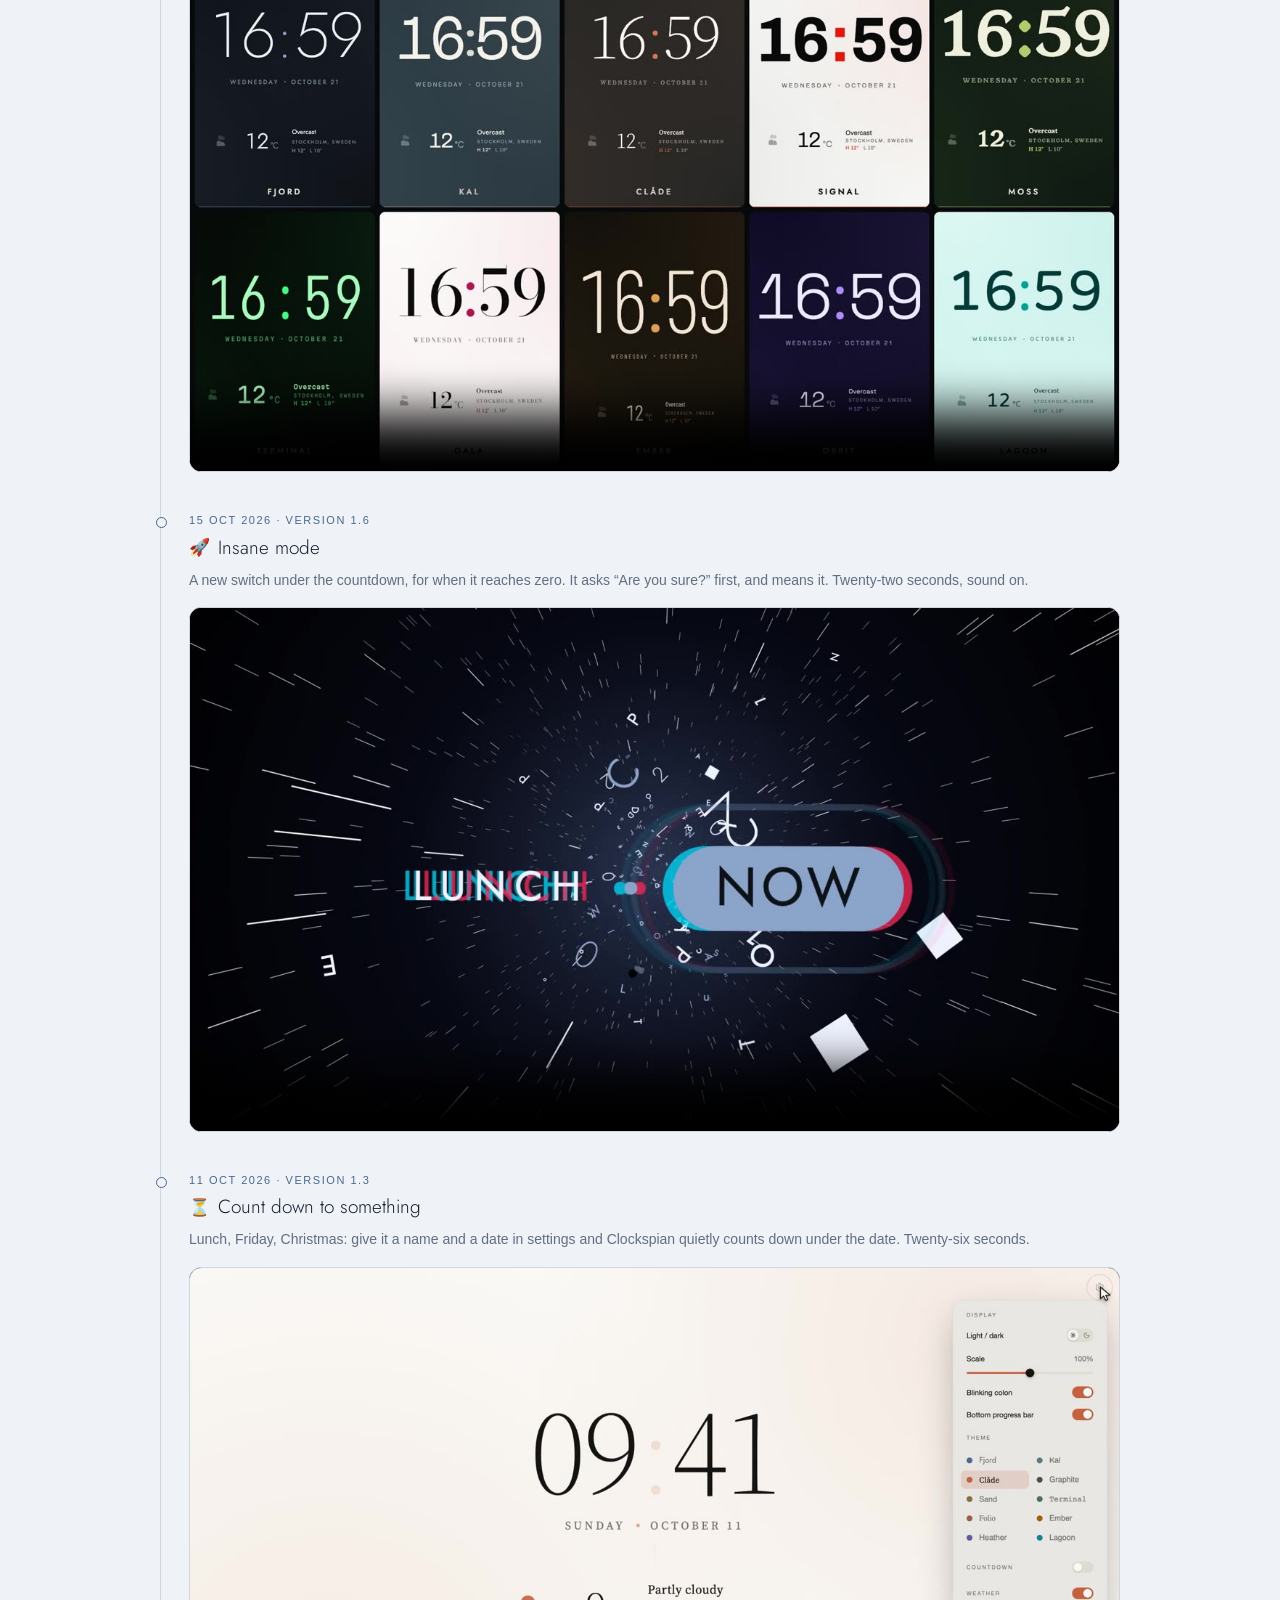
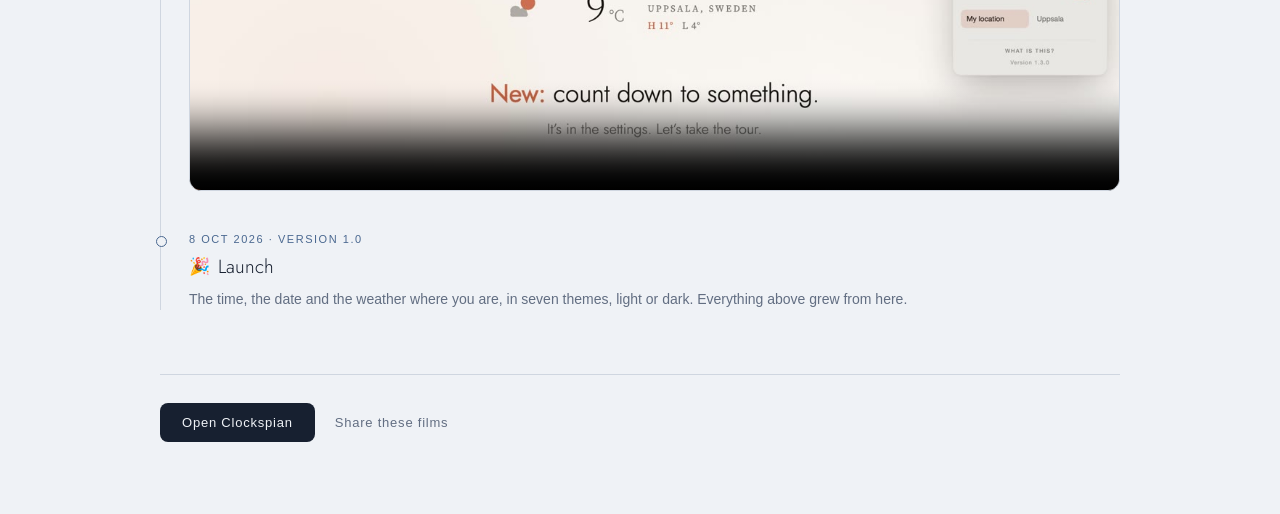
==== commit aaf0bad4: "Add the 1.9 film to What's new and the films page Co-Authored-By: Claude Opus 5.5 <noreply@anthropic" ====
--- a/watch/index.html
+++ b/watch/index.html
@@ -375,6 +375,15 @@
     <p class="since-lead">Clockspian launched on 8 October 2026 and keeps getting new tricks. The bigger ones got a film. Newest first.</p>
 
     <ol class="timeline">
+      <li class="film" id="moods">
+        <p class="when"><time datetime="2026-11-16">16 Nov 2026</time> · Version 1.9</p>
+        <h3><span aria-hidden="true">🎚️</span>Zen, Normal or Insane</h3>
+        <p>A calendar a click away, a Zen mode where the logo tells the time, and Insane mode all the time, not just at zero. Thirty-three seconds, sound on.</p>
+        <video controls playsinline preload="none" poster="/media/clockspian-1.9.jpg" width="1920" height="1080">
+          <source src="/media/clockspian-1.9.mp4" type="video/mp4">
+        </video>
+      </li>
+
       <li class="film" id="app">
         <p class="when"><time datetime="2026-10-26">26 Oct 2026</time> · Version 1.8</p>
         <h3><span aria-hidden="true">💻</span>Clockspian, the app</h3>
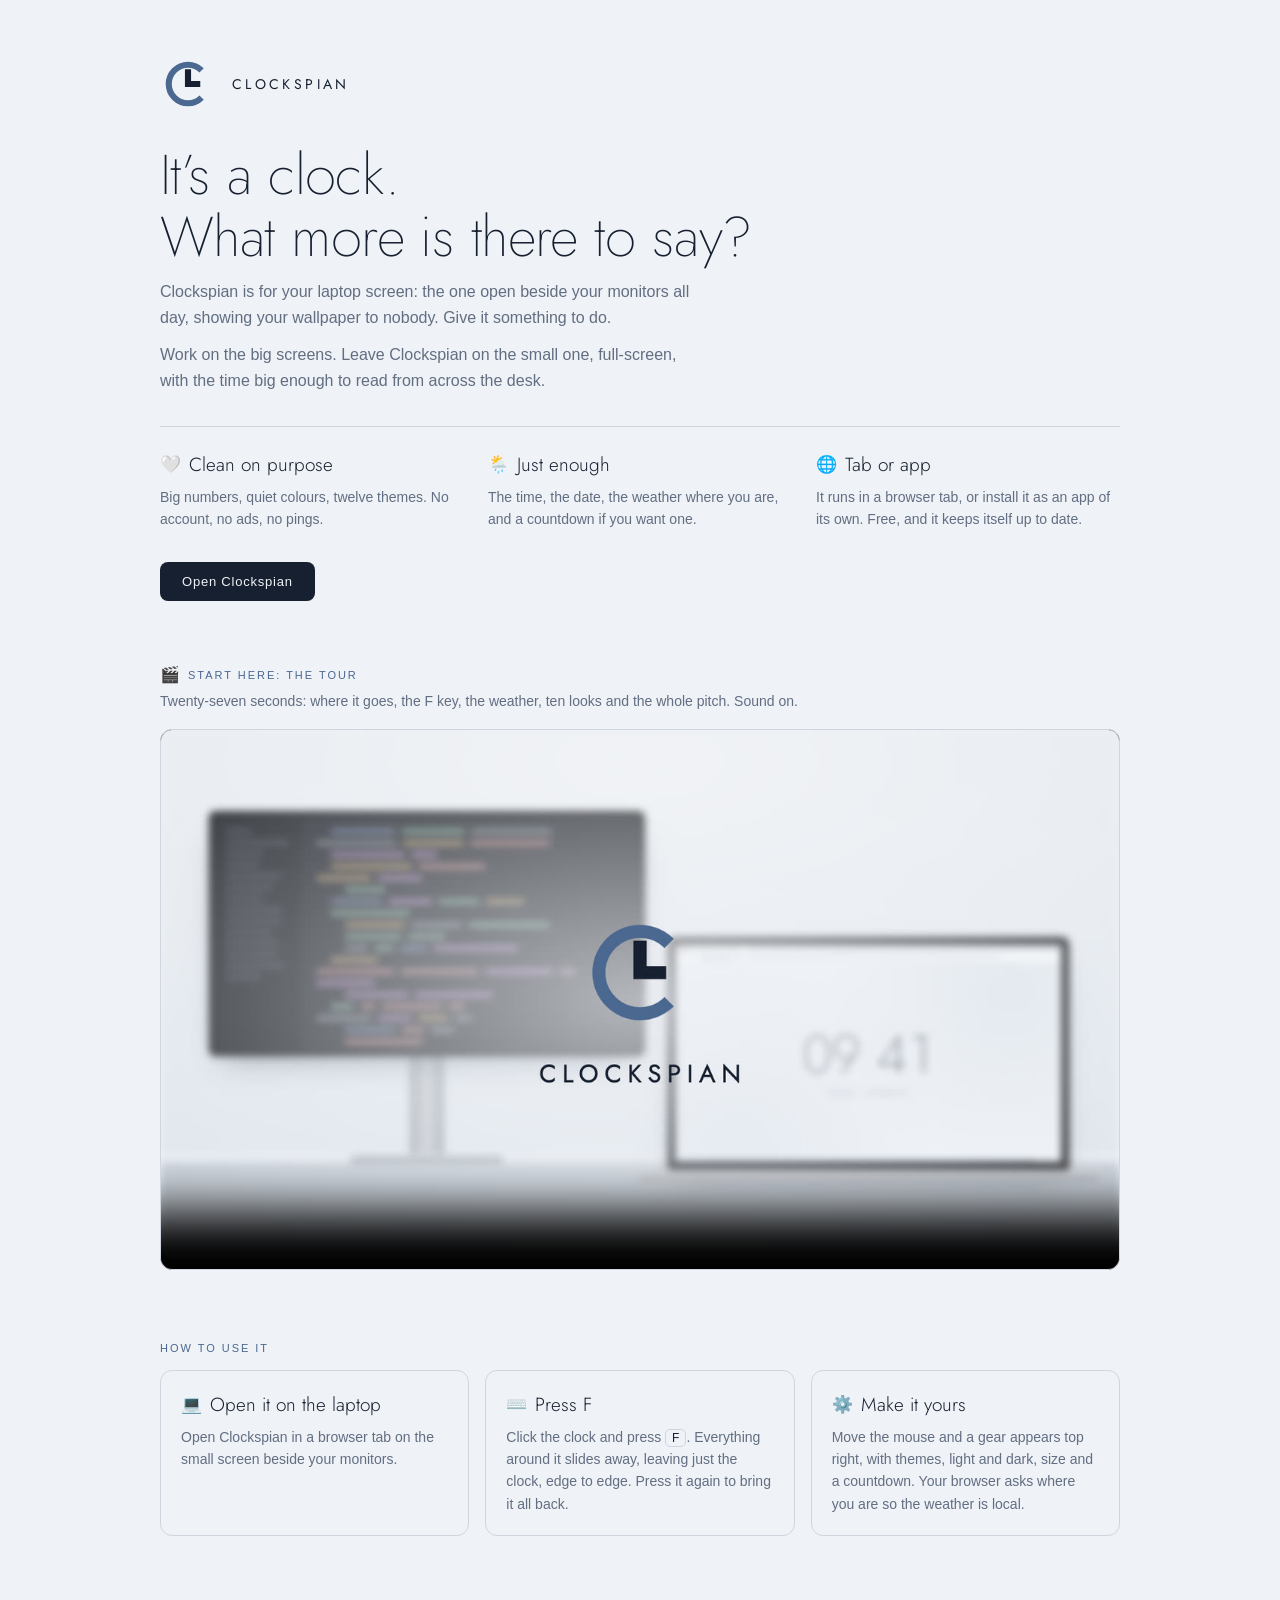
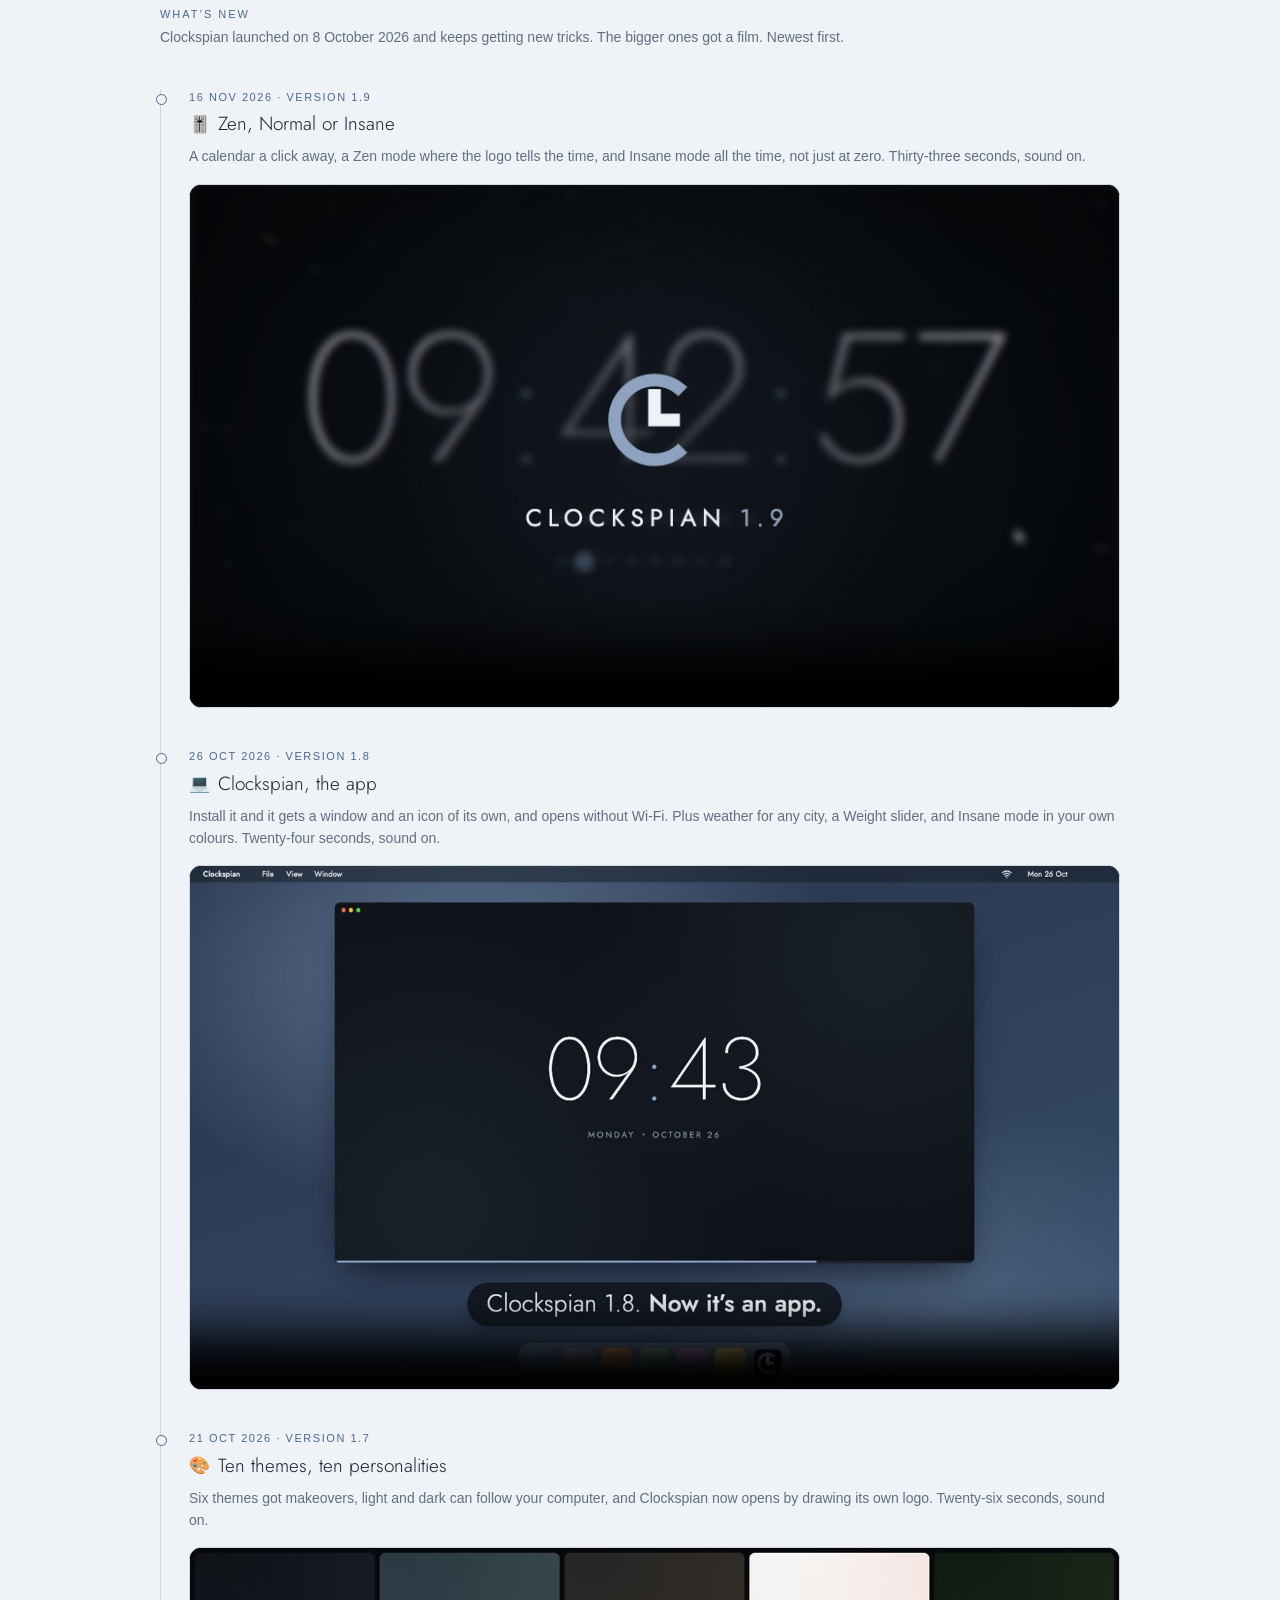
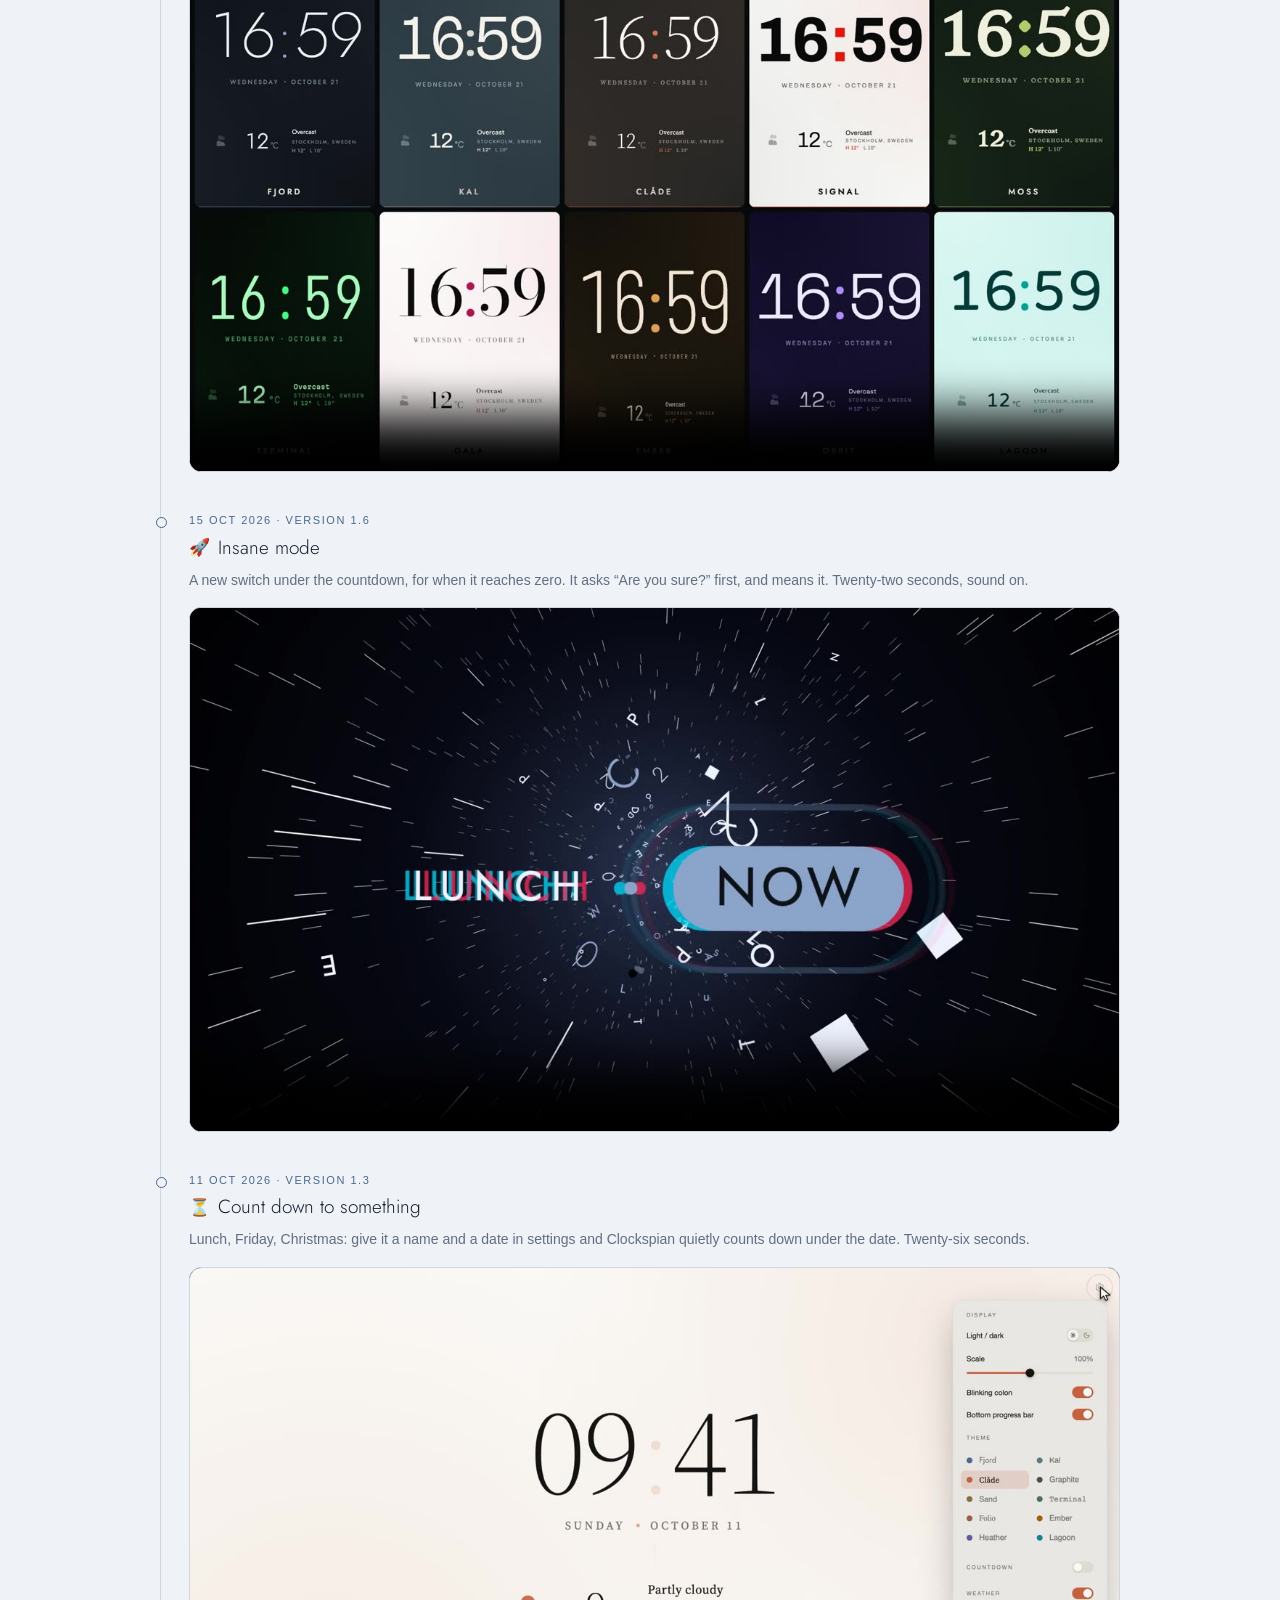
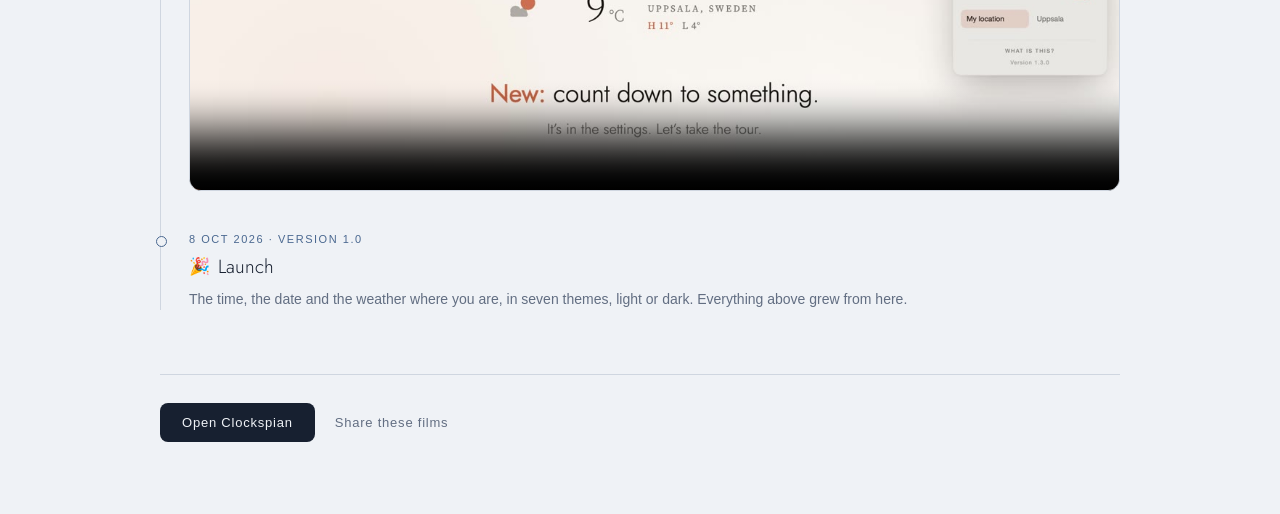
==== commit c737b9e7: "Move to clockspian.lorenlabs.se, with a "We've moved" pill on the old address The old address keeps " ====
--- a/watch/index.html
+++ b/watch/index.html
@@ -13,11 +13,11 @@
 <meta property="og:site_name" content="Clockspian">
 <meta property="og:title" content="Clockspian - It’s a clock. What more is there to say?">
 <meta property="og:description" content="A calm, full-screen clock for your spare screen. Start with the tour, then see what it has learned since launch.">
-<meta property="og:url" content="https://clockspian.vercel.app/watch/">
-<meta property="og:image" content="https://clockspian.vercel.app/media/clockspian.jpg">
+<meta property="og:url" content="https://clockspian.lorenlabs.se/watch/">
+<meta property="og:image" content="https://clockspian.lorenlabs.se/media/clockspian.jpg">
 <meta property="og:image:width" content="1280">
 <meta property="og:image:height" content="720">
-<meta property="og:video" content="https://clockspian.vercel.app/media/clockspian.mp4">
+<meta property="og:video" content="https://clockspian.lorenlabs.se/media/clockspian.mp4">
 <meta property="og:video:type" content="video/mp4">
 <meta property="og:video:width" content="1920">
 <meta property="og:video:height" content="1080">
@@ -202,7 +202,7 @@
   border:1px solid var(--line);
   border-radius:12px;
 }
-/* The countdown film has a portrait cut. On a portrait phone that one shows instead;
+/* The countdown and 1.9 films have portrait cuts. On a portrait phone that one shows instead;
    preload="none" means the hidden one never downloads. */
 .portrait{ display:none; }
 @media (orientation:portrait) and (max-width:600px){
@@ -379,8 +379,11 @@
         <p class="when"><time datetime="2026-11-16">16 Nov 2026</time> · Version 1.9</p>
         <h3><span aria-hidden="true">🎚️</span>Zen, Normal or Insane</h3>
         <p>A calendar a click away, a Zen mode where the logo tells the time, and Insane mode all the time, not just at zero. Thirty-three seconds, sound on.</p>
-        <video controls playsinline preload="none" poster="/media/clockspian-1.9.jpg" width="1920" height="1080">
+        <video class="landscape" controls playsinline preload="none" poster="/media/clockspian-1.9.jpg" width="1920" height="1080">
           <source src="/media/clockspian-1.9.mp4" type="video/mp4">
+        </video>
+        <video class="portrait" controls playsinline preload="none" poster="/media/clockspian-1.9-vertical.jpg" width="1080" height="1920">
+          <source src="/media/clockspian-1.9-vertical.mp4" type="video/mp4">
         </video>
       </li>
 
@@ -497,7 +500,7 @@
 
   // The phone's own share sheet where there is one; otherwise the link goes on the clipboard.
   const share = document.getElementById('share');
-  const url = 'https://clockspian.vercel.app/watch/';
+  const url = 'https://clockspian.lorenlabs.se/watch/';
   share.addEventListener('click', async () => {
     if (navigator.share) {
       try {
